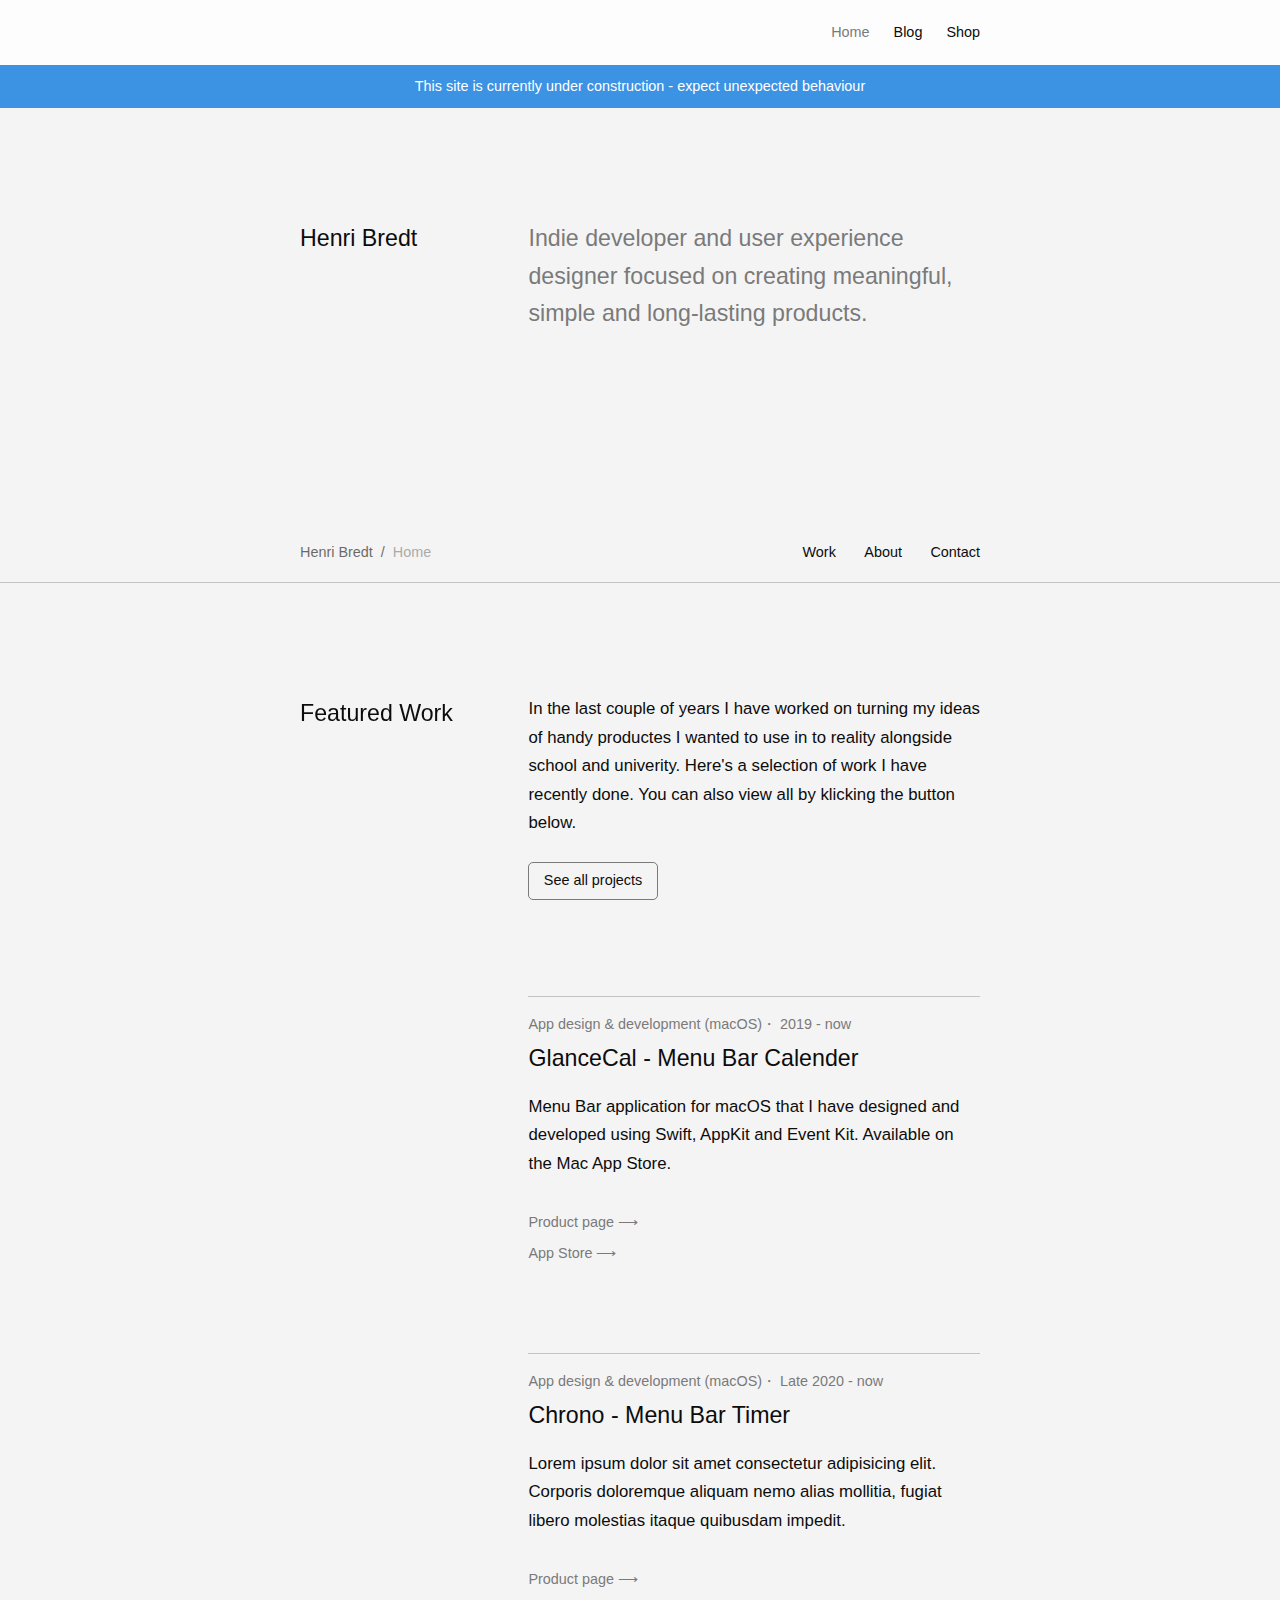
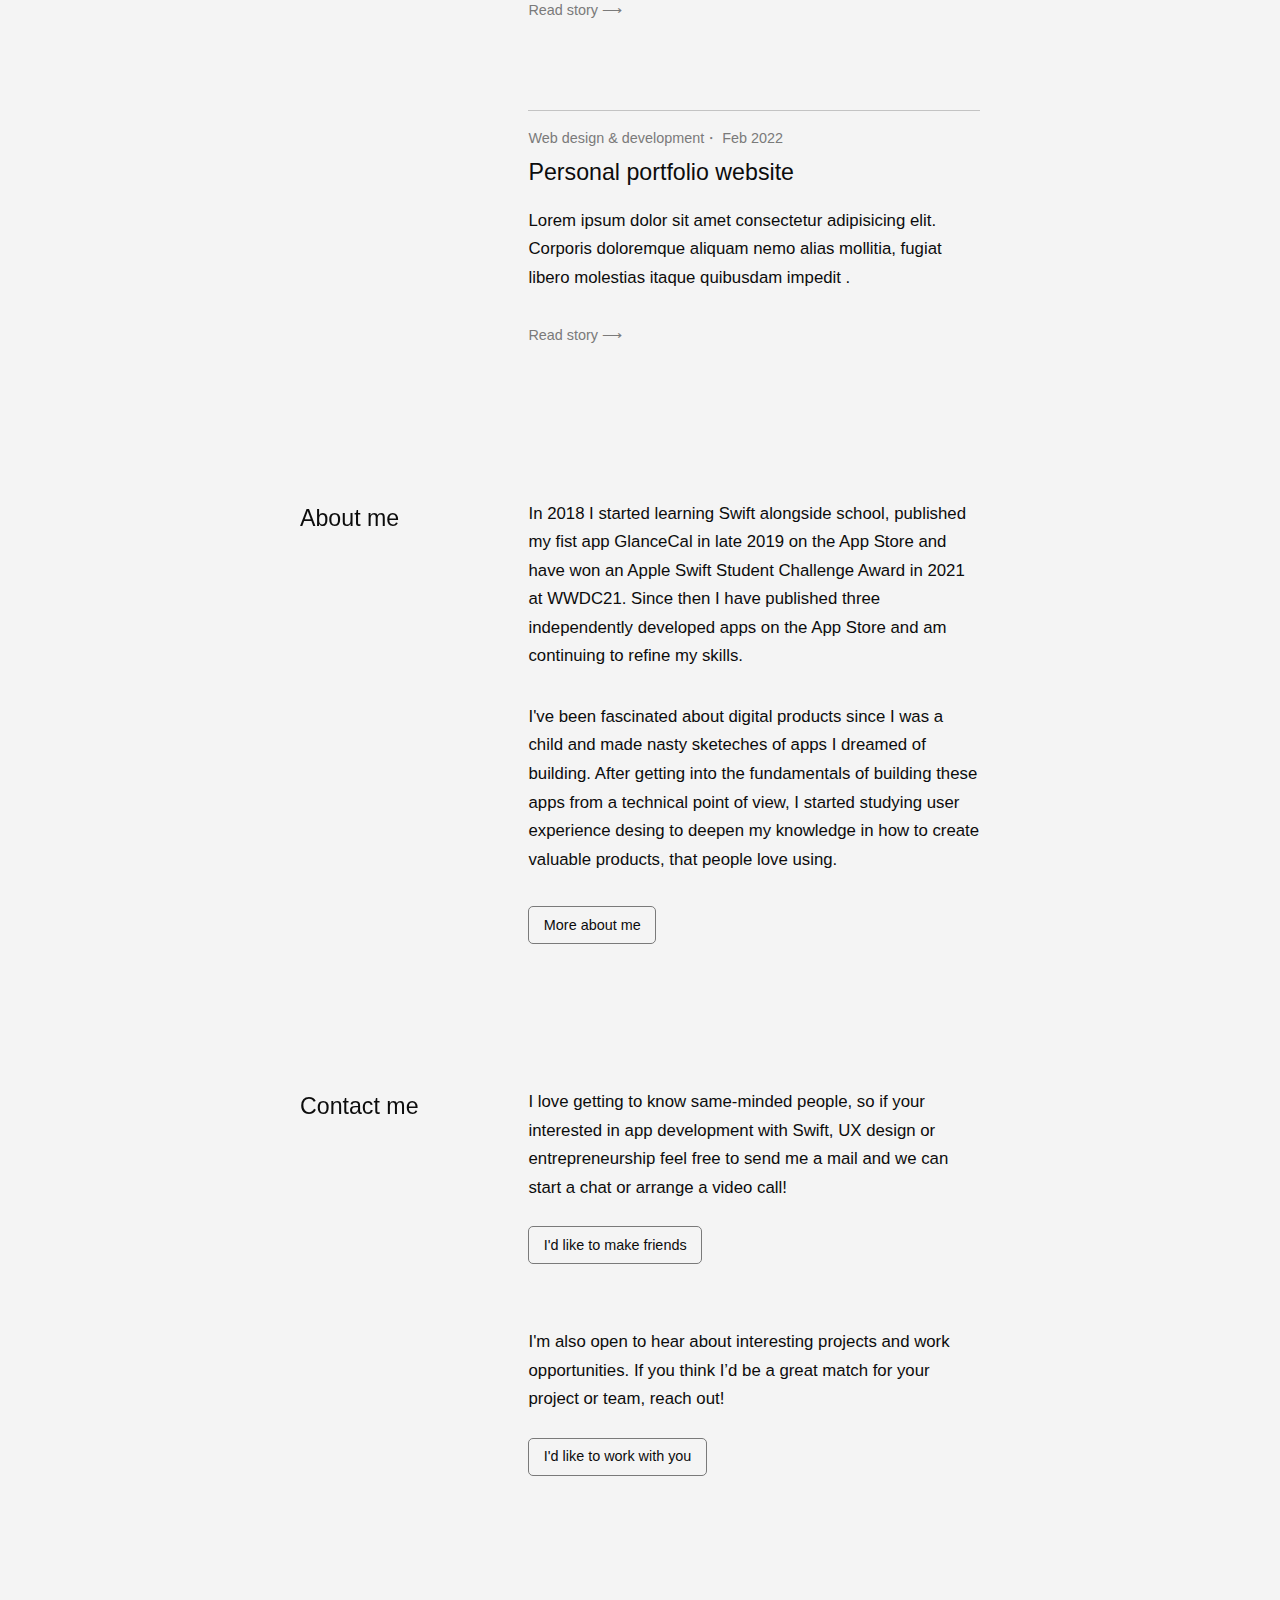
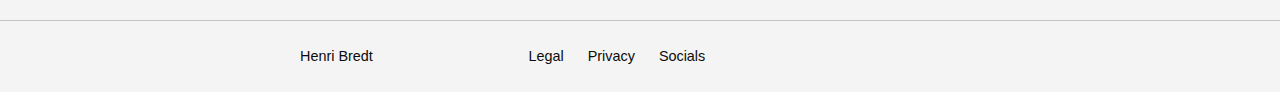
==== code/index.html @ a1d5cbbb "no warp in banner" ====
<!DOCTYPE html>
<html lang="en">

<head>
    <meta charset="UTF-8">
    <meta name="viewport" content="width=device-width, initial-scale=1.0">
    <title>Henri Bredt | Home</title>

    <!-- CSS -->
    <link rel="stylesheet" href="style/color.css">
    <link rel="stylesheet" href="style/container.css">
    <link rel="stylesheet" href="style/spacing.css">
    <link rel="stylesheet" href="style/style.css">
    <link rel="stylesheet" href="style/text.css">

    <!-- JS components-->
    <script src="components/footer-component.js"></script>
    <script src="components/nav-component.js"></script>
</head>

<body>

    <!-- nav bar -->
    <nav-component></nav-component>

    <!-- featured -->
    <div class="container-max blue">
        <!--p class="white small-text text-center featured-text">Watch my <span><a href="https://www.youtube.com/channel/UCv4EMV6V__Y3d6KKEJcw2ag"  target="_blank" class="white">latest YouTube video</a></span> ⟶</p-->
        <p class="white small-text text-center featured-text">This site is currently under construction - <span class="no-wrap">expect unexpected behaviour</span></p>
    </div>

    <!-- opener -->
    <div class="container-full mb-12 mt-7">
        <div class="container-third-left container-spacer-right">
            <p class="primary-element large-text">Henri Bredt</p>
        </div>

        <div class="container-third-right container-spacer-left">
            <p class="secondary-element large-text">
                Indie developer and user experience designer focused on creating meaningful, simple and long-lasting
                products.</p>
        </div>

    </div>

    <!-- onpage nav bar -->
    <div class="sticky">
        <div class="container-max">

            <div class="container-full">
                <div class="container-full inline-container-left onpage-nav opacity">
                    <a href="#" class="a-primary small-text">Henri Bredt</a>
                    <p class="a-primary small-text">&nbsp;&nbsp;/&nbsp;&nbsp;</p>
                    <a href="#" class="a-secondary small-text">Home</a>
                </div>
                <div class="container-full inline-container-right onpage-nav">
                    <div class="nav-current-highlight">
                        <a href="#work" class="a-primary small-text nav-spacing">Work</a>
                        <a href="#about" class="a-primary small-text nav-spacing">About</a>
                        <a href="#contact" class="a-primary small-text">Contact</a>
                    </div>
                </div>
            </div>
            <hr>
        </div>
    </div>

    <!-- work -->
    <div class="container-full mt-7" id="work">
        <div class="container-third-left container-spacer-right">
            <div class="sticky-heading">
                <p class="primary-element large-text">Featured Work</p>
            </div>
        </div>

        <div class="container-third-right container-spacer-left">
            <div class="vertical-stack">

                <!-- intro text -->
                <p class="primary-element regular-text">In the last couple of years I have worked on turning my ideas of
                    handy productes I wanted to use in to reality alongside school and univerity. Here's a selection of
                    work I have recently done. You can also view all by klicking the button below.</p>

                <!-- more btn -->
                <a href="work.html" class="a-primary small-text mt-1h">
                    <p class="button">See all projects</p>
                </a>

                <!-- GlanceCal -->
                <hr class="mt-6 mb-1">
                <p class="secondary-element small-text mb-0hh">App design & development (macOS)・ 2019 - now</p>
                <p class="primary-element large-text mb-1">GlanceCal - Menu Bar Calender</p>
                <p class="primary-element regular-text mb-2">Menu Bar application for macOS that I have designed and
                    developed using Swift, AppKit and Event Kit. Available on the Mac App Store.</p>

                <a href="#" class="a-secondary small-text  mb-0h">Product page ⟶</a>
                <a href="#" class="a-secondary small-text mb-0h">App Store ⟶</a>

                <!-- GlanceCal -->
                <hr class="mt-5 mb-1">
                <p class="secondary-element small-text mb-0hh">App design & development (macOS)・ Late 2020 - now</p>
                <p class="primary-element large-text mb-1">Chrono - Menu Bar Timer</p>
                <p class="primary-element regular-text mb-2">Lorem ipsum dolor sit amet consectetur adipisicing elit. Corporis doloremque aliquam nemo alias mollitia, fugiat libero molestias itaque quibusdam impedit.</p>

                <a href="#" class="a-secondary small-text  mb-0h">Product page ⟶</a>
                <a href="#" class="a-secondary small-text mb-0h">Read story ⟶</a>

                <!-- Web -->
                <hr class="mt-5 mb-1">
                <p class="secondary-element small-text mb-0hh">Web design & development・ Feb 2022</p>
                <p class="primary-element large-text mb-1">Personal portfolio website</p>
                <p class="primary-element regular-text mb-2">Lorem ipsum dolor sit amet consectetur adipisicing elit. Corporis doloremque aliquam nemo alias mollitia, fugiat libero molestias itaque quibusdam impedit .</p>
                <a href="#" class="a-secondary small-text  mb-0h">Read story ⟶</a>
                <!--a href="#" class="a-secondary small-text mb-0h">App Store ⟶</a-->

            </div>

        </div>

    </div>

    <!-- about -->
    <div class="container-full mt-9 mb-4" id="about">
        <div class="container-third-left container-spacer-right">
            <div class="sticky-heading">
                <p class="primary-element large-text">About me</p>
            </div>
        </div>

        <div class="container-third-right container-spacer-left">
            <div class="vertical-stack">

                <p class="primary-element regular-text">In 2018 I started learning Swift alongside school, published my
                    fist app GlanceCal in late 2019 on the App Store and have won an Apple Swift Student Challenge Award
                    in 2021 at WWDC21. Since then I have published three independently developed apps on the App Store
                    and am continuing to refine my skills.</p>
                <p class="primary-element regular-text mt-2"> I've been fascinated about digital products since I was a
                    child and made nasty sketeches of apps I dreamed of building. After getting into the fundamentals of
                    building these apps from a technical point of view, I started studying user experience desing to
                    deepen my knowledge in how to create valuable products, that people love using.</p>
                <a href="#" class="a-primary small-text mt-2">
                    <p class="button">More about me</p>
                </a>
            </div>
        </div>

    </div>

    <!-- contact -->
    <div class="container-full mt-9 mb-9" id="contact">
        <div class="container-third-left container-spacer-right">
            <div class="sticky-heading">
                <p class="primary-element large-text">Contact me</p>
            </div>
        </div>

        <div class="container-third-right container-spacer-left">
            <div class="vertical-stack">
                <p class="primary-element regular-text">I love getting to know same-minded people, so if your interested
                    in app development with Swift, UX design or entrepreneurship feel free to send me a mail and we can
                    start a chat or arrange a video call!</p>
                <a href="&#109;&#097;&#105;&#108;&#116;&#111;&#058;&#104;&#101;&#108;&#108;&#111;&#064;&#104;&#101;&#110;&#114;&#105;&#098;&#114;&#101;&#100;&#116;&#046;&#100;&#101;"
                    class="a-primary small-text mt-1h">
                    <p class="button">I'd like to make friends</p>
                </a>
                <p class="primary-element regular-text mt-4"> I'm also open to hear about interesting projects and work
                    opportunities. If you think I’d be a great match for your project or team, reach out!</p>
                <a href="&#109;&#097;&#105;&#108;&#116;&#111;&#058;&#104;&#101;&#108;&#108;&#111;&#064;&#104;&#101;&#110;&#114;&#105;&#098;&#114;&#101;&#100;&#116;&#046;&#100;&#101;"
                    class="a-primary small-text mt-1h">
                    <p class="button">I'd like to work with you</p>
                </a>
            </div>
        </div>

    </div>

    <!-- footer -->
    <footer-component></footer-component>
</body>

</html>
---- code/style/color.css ----
/* colors for light mode*/
body {
    --primary-element-color: rgb(12, 12, 12);
    --secondary-element-color: rgb(122, 122, 122);
    --primary-bkg-color: #F4F4F4;
    --secondary-bkg-color: #fdfdfd;
    --accent-color : rgb(60, 147, 228);
}

@media (prefers-color-scheme: dark) {
    /* colors for dark mode*/
    body {
        --primary-element-color: #eee;
        --secondary-element-color: rgb(141, 141, 141);
        --primary-bkg-color:  #000;
        --secondary-bkg-color: #111111;
        --accent-color : rgb(47, 124, 196);
    }
}

/* Elements */
.primary-element {
    color: var(--primary-element-color);
}

.secondary-element {
    color: var(--secondary-element-color);
}

.white {
    color: #fff;
}

/* Debug colors */
.red {
    background-color: rgb(236, 89, 113);
}

.blue {
    background-color:  var(--accent-color);
}

.green {
    background-color: rgb(143, 236, 147);
}

.gray {
    background-color: rgb(209, 209, 209);
}
---- code/style/container.css ----
.container-max {
    width: 100%;
}

.container-full {
    width: 680px;
    display: flex;
    margin-left: auto;
    margin-right: auto;
}

.container-third-left {
    flex: 31%;
    display: flex;
    margin-left: auto;
    margin-right: auto;
}

.container-third-right {
    flex: 69%;
    display: flex;
    margin-left: auto;
    margin-right: auto;
}

.container-half-left {
    flex: 50%;
    display: flex;
    margin-left: auto;
    margin-right: auto;
    align-items: flex-start;
}

.container-half-right {
    flex: 50%;
    display: flex;
    margin-left: auto;
    margin-right: auto;
}

.in-container-center {
    margin-left: auto;
    margin-right: auto;
}

.container-spacer-right {
    margin-right: 0.8rem;
}

.container-spacer-left {
    margin-left: 0.8rem;
}

@media only screen and (max-width: 780px) {
    .container-full {
        width: 600px;
        display: block;
        margin-left: auto;
        margin-right: auto;
    }

    .container-spacer-left, .container-spacer-right {
        margin: 0px;
    }

    /* perserve spacing for container-half in first media querie warpping point*/
    /* container-half-left and half-right are displayed next to each other still*/
    .container-third-right .container-half-left.container-spacer-right {
        margin-right: 0.5rem;
    } 

    .container-third-right .container-half-right.container-spacer-left {
        margin-left: 0.5rem;
    } 
}

@media only screen and (max-width: 630px) {
    .container-full {
        width: 95%;
        display: block;
        margin-left: auto;
        margin-right: auto;
    }

    .container-third-left, .container-third-right, .container-half-left, .container-half-right {
        display: block;
        width: 100%;
    }

    .container-spacer-left, .container-spacer-right {
        margin: 0px;
    }

    /* remove spacing for container-half in second media querie warpping point*/
    /* container-half-left and half-right are displayed als blocks now*/
    .container-third-right .container-half-left.container-spacer-right {
        margin-right: 0px;
    } 

    .container-third-right .container-half-right.container-spacer-left {
        margin-left: 0px;
    } 
}
---- code/style/spacing.css ----
/* Margin top */
.mt-0hh{
    margin-top: 0.25rem;
}

.mt-0h{
    margin-top: 0.5rem;
}

.mt-1{
    margin-top: 1rem;
}

.mt-1h {
    margin-top: 1.5rem;
}

.mt-2 {
    margin-top: 2rem;
}

.mt-3 {
    margin-top: 3rem;
}

.mt-4 {
    margin-top: 4rem;
}

.mt-5 {
    margin-top: 5rem;
}

.mt-6 {
    margin-top: 6rem;
}

.mt-7 {
    margin-top: 7rem;
}

.mt-8 {
    margin-top: 8rem;
}

.mt-9 {
    margin-top: 9rem;
}

.mt-10 {
    margin-top: 10rem;
}

.mt-11 {
    margin-top: 11rem;
}

.mt-12 {
    margin-top: 12rem;
}



/* Margin bottom */

.mb-0hh{
    margin-bottom: 0.25rem;
}

.mb-0h{
    margin-bottom: 0.5rem;
}

.mb-1{
    margin-bottom: 1rem;
}

.mb-1h {
    margin-bottom: 1.5rem;
}

.mb-2 {
    margin-bottom: 2rem;
}

.mb-3 {
    margin-bottom: 3rem;
}

.mb-4 {
    margin-bottom: 4rem;
}

.mb-5 {
    margin-bottom: 5rem;
}

.mb-6 {
    margin-bottom: 6rem;
}

.mb-7 {
    margin-bottom: 7rem;
}

.mb-8 {
    margin-bottom: 8rem;
}

.mb-9 {
    margin-bottom: 9rem;
}

.mb-10 {
    margin-bottom: 10rem;
}

.mb-11 {
    margin-bottom: 11rem;
}

.mb-12 {
    margin-bottom: 12rem;
}


/* Margin left */

.ml-0h{
    margin-left: 0.5rem;
}

.ml-1{
    margin-left: 1rem;
}

.ml-1h {
    margin-left: 1.5rem;
}

.ml-2 {
    margin-left: 2rem;
}


/* Margin right */

.mr-0h{
    margin-right: 0.5rem;
}

.mr-1{
    margin-right: 1rem;
}

.mr-1h {
    margin-right: 1.5rem;
}

.mr-2 {
    margin-right: 2rem;
}
---- code/style/style.css ----
/* Document */
body {
    background: var(--primary-bkg-color);
    font-family: 'Inter', Arial, sans-serif;
}

* {
    margin: 0;
    padding: 0;
}

html {
    scroll-behavior: smooth;
    scroll-padding-top: 110px; /* scrolling offsett */
}

hr {
    border: none;
    height: 1px;
    background-color: var(--secondary-element-color);
    opacity: 0.4;
}

.inline-container-left {
    display: flex;
    justify-content: flex-start;
}

.inline-container-right {
    display: flex;
    justify-content: flex-end;
}

.vertical-stack {
    width: 100%;
    display: flex;
    flex-direction: column;
}

.opacity {
    opacity: 60%;
}

.text-center {
    text-align: center;
}

.featured-text {
    padding: 0.65rem;
}

.featured-text a {
    text-decoration: none;
}

.featured-text a:hover {
    text-decoration: underline;
}

/* Navigation bar */
.nav {
    background-color: var(--secondary-bkg-color);
}

.nav-container {
    padding-top: 1.3rem;
    padding-bottom: 1.3rem;
}

.nav-spacing {
    margin-right: 1.5rem;
}

/* Sticky on page navigation bar */
.onpage-nav {
    padding-top: 1.1rem;
    padding-bottom: 1.1rem;
}

div.sticky {
    position: -webkit-sticky; /* Safari */
    position: sticky;
    top: -1px;
    z-index: 1000;
    background-color: var(--primary-bkg-color);
}

div.sticky-heading {
    position: -webkit-sticky; /* Safari */
    position: sticky;
    top: 110px;
    height: 36px;
    z-index: 999;
}

/* Buttons */
.button {
    padding: 0.4rem 0.9rem 0.4rem 0.9rem;
    border: solid;
    border-width: 1px;
    border-radius: 5px;
    border-color: var(--secondary-element-color);
    display: inline-block;
}


/* Images */
.img-container {
    position: relative;
    overflow: hidden;
    z-index: 1;
    border-radius: 5px;
}

.img-container::after {
    content: '';
    position: absolute;
    left: 0;
    top: 0;
    width: 100%;
    height: 100%;
    background: var(--primary-bkg-color);
    opacity: 0;
    transition: .5s ease all;
}

img {
    transition: .5s ease all; 
    width: 100%;
    height: 100%;
    object-fit: cover;
    padding: 0;
    margin: 0;
    transform: scale(1.03);
}

.img-container:hover img {
  transform: scale(1.06);
}

.img-container:hover::after {
    transform: scale(1.05);
}

/* Links */
.a-primary {
    color: var(--primary-element-color);
    text-decoration: none;
}

.a-primary:visited {
    color: var(--primary-element-color);
}

.a-primary:hover {
    color: var(--secondary-element-color);
}

.a-secondary {
    color: var(--secondary-element-color);
    text-decoration: none;
}

.a-secondary:visited {
    color: var(--secondary-element-color);
}

.a-secondary:hover {
    color: var(--primary-element-color);
}

.a-underline {
    text-decoration: underline;
}
---- code/style/text.css ----
@import url('https://rsms.me/inter/inter.css');

.large-text {
    font-size: 1.45rem;
    line-height: 160%;
}

.regular-text {
    font-size: 1.05rem;
    line-height: 170%;
    
}

.small-text {
    font-size: 0.9rem;
    line-height: 160%;
}

.bold {
    font-weight: 600;
}

.no-wrap {
    white-space: nowrap;
}
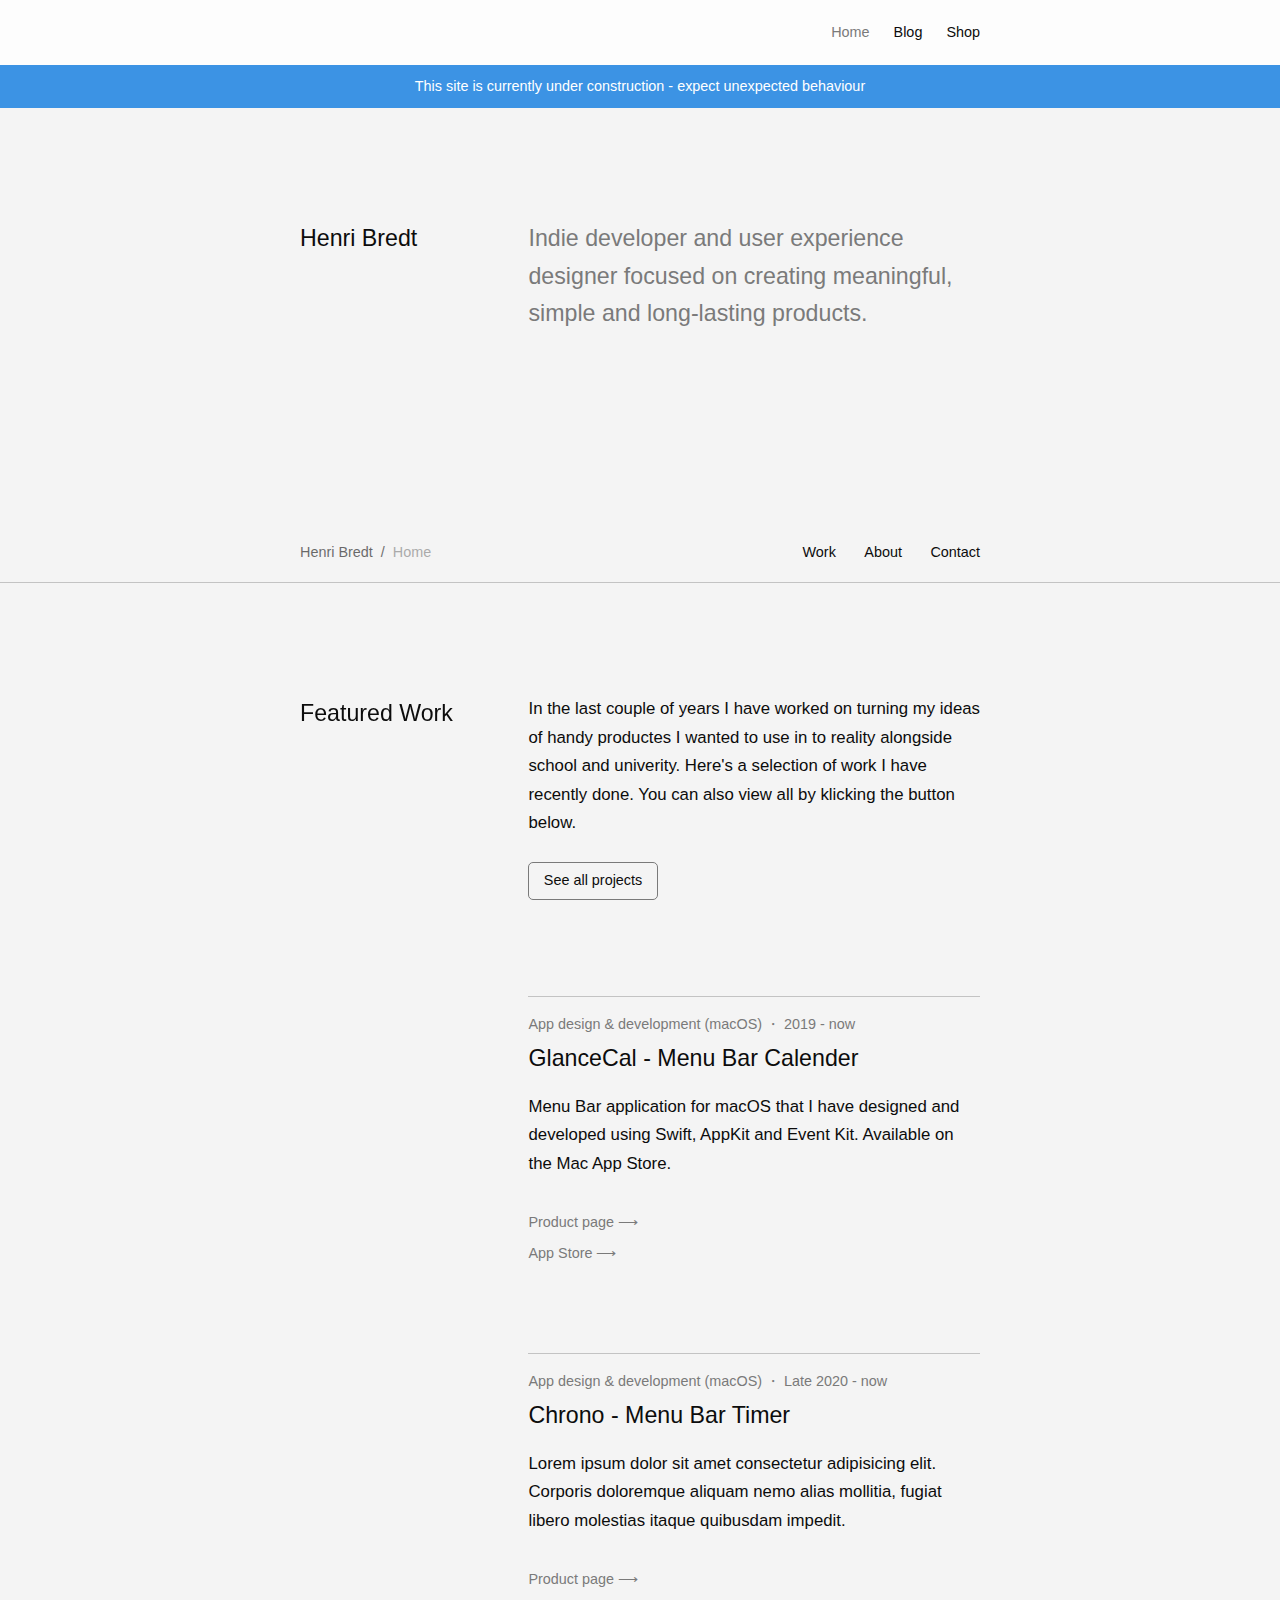
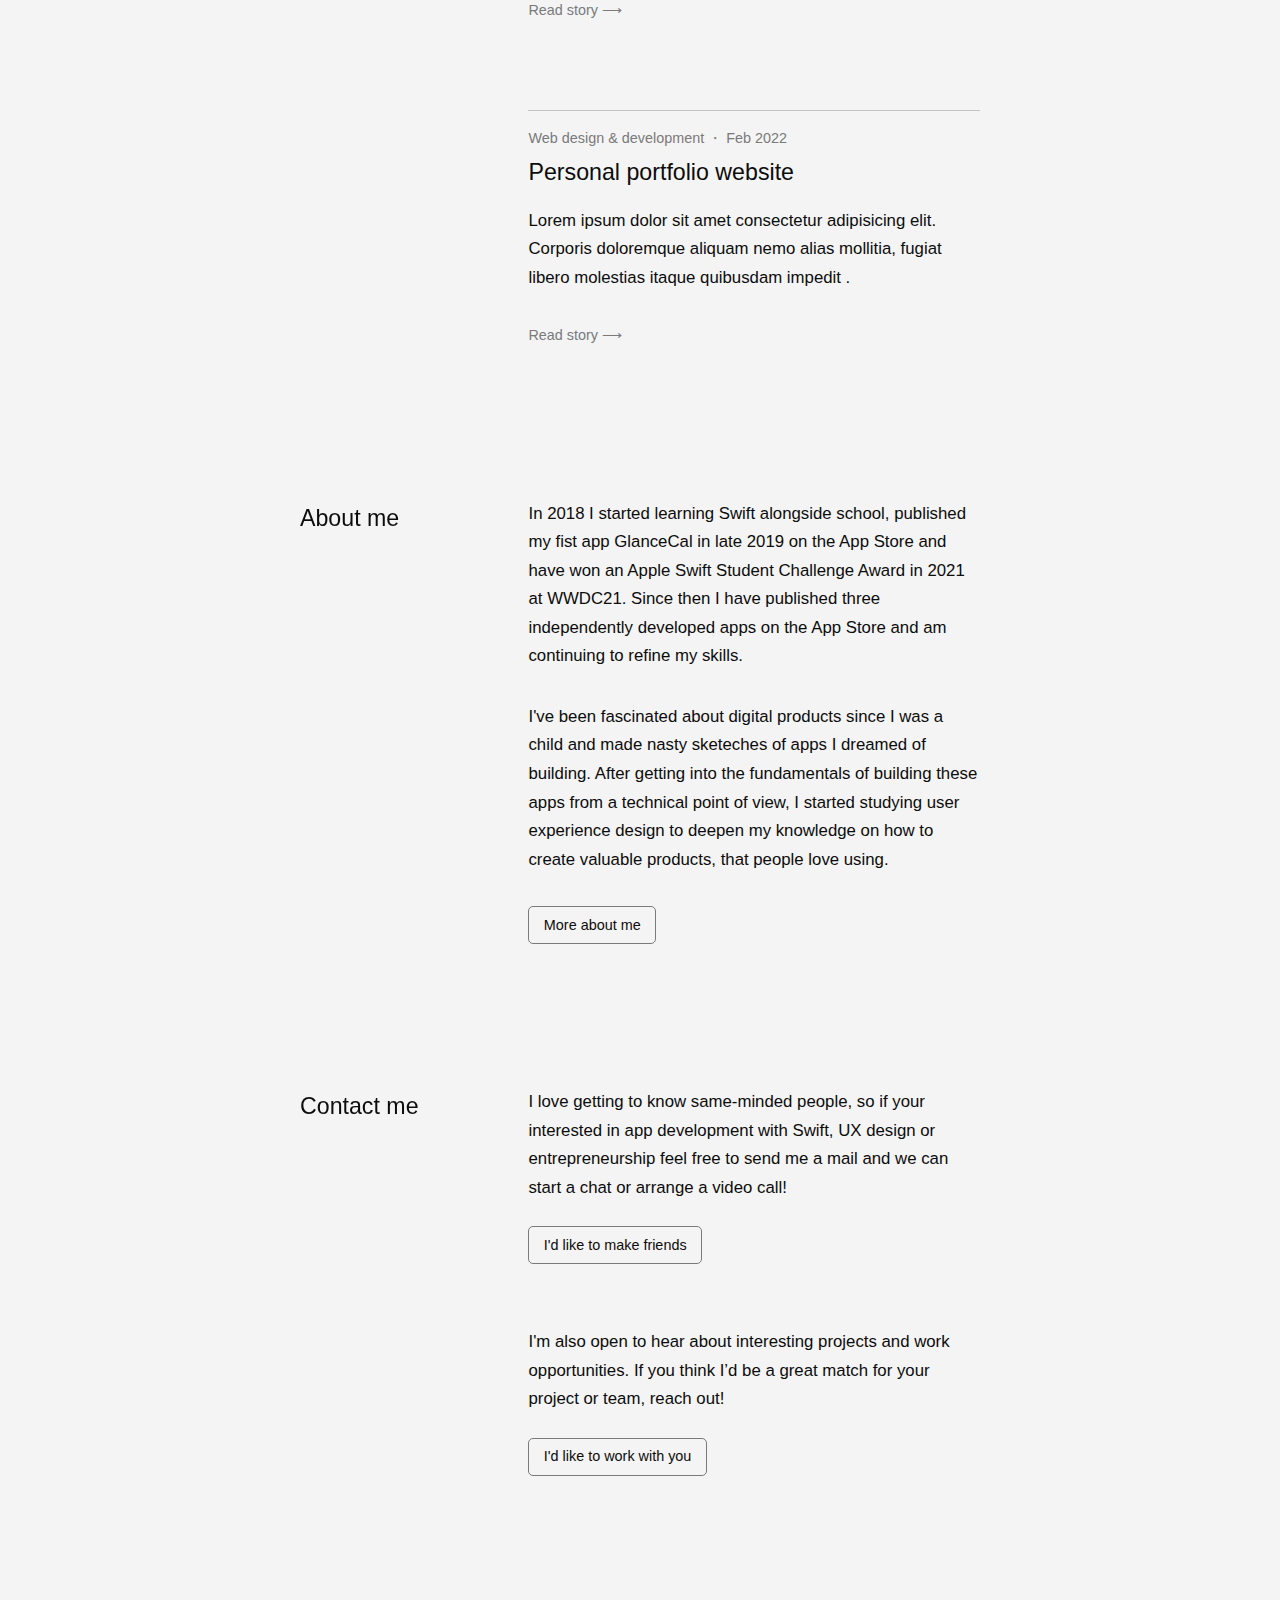
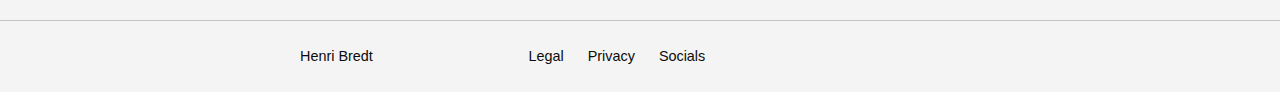
==== commit 98943aba: "optimizations for mobile" ====
--- a/code/index.html
+++ b/code/index.html
@@ -30,15 +30,15 @@
     </div>
 
     <!-- opener -->
-    <div class="container-full mb-12 mt-7">
+    <div class="container-full mb-12 mt-7 smaller-on-mobile">
         <div class="container-third-left container-spacer-right">
             <p class="primary-element large-text">Henri Bredt</p>
         </div>
 
         <div class="container-third-right container-spacer-left">
             <p class="secondary-element large-text">
-                Indie developer and user experience designer focused on creating meaningful, simple and long-lasting
-                products.</p>
+                Indie developer and user experience designer focused on creating meaningful, simple and <span class="no-wrap">long-lasting
+                    products.</span></p>
         </div>
 
     </div>
@@ -48,7 +48,7 @@
         <div class="container-max">
 
             <div class="container-full">
-                <div class="container-full inline-container-left onpage-nav opacity">
+                <div class="container-full inline-container-left onpage-nav opacity hide-on-mobile">
                     <a href="#" class="a-primary small-text">Henri Bredt</a>
                     <p class="a-primary small-text">&nbsp;&nbsp;/&nbsp;&nbsp;</p>
                     <a href="#" class="a-secondary small-text">Home</a>
@@ -68,7 +68,7 @@
     <!-- work -->
     <div class="container-full mt-7" id="work">
         <div class="container-third-left container-spacer-right">
-            <div class="sticky-heading">
+            <div class="sticky-heading mb-on-mobile">
                 <p class="primary-element large-text">Featured Work</p>
             </div>
         </div>
@@ -88,7 +88,7 @@
 
                 <!-- GlanceCal -->
                 <hr class="mt-6 mb-1">
-                <p class="secondary-element small-text mb-0hh">App design & development (macOS)・ 2019 - now</p>
+                <p class="secondary-element small-text mb-0hh">App design & development (macOS) ・ <span class="no-wrap">2019 - now</span></p>
                 <p class="primary-element large-text mb-1">GlanceCal - Menu Bar Calender</p>
                 <p class="primary-element regular-text mb-2">Menu Bar application for macOS that I have designed and
                     developed using Swift, AppKit and Event Kit. Available on the Mac App Store.</p>
@@ -98,7 +98,7 @@
 
                 <!-- GlanceCal -->
                 <hr class="mt-5 mb-1">
-                <p class="secondary-element small-text mb-0hh">App design & development (macOS)・ Late 2020 - now</p>
+                <p class="secondary-element small-text mb-0hh">App design & development (macOS) ・ <span class="no-wrap">Late 2020 - now</span></p>
                 <p class="primary-element large-text mb-1">Chrono - Menu Bar Timer</p>
                 <p class="primary-element regular-text mb-2">Lorem ipsum dolor sit amet consectetur adipisicing elit. Corporis doloremque aliquam nemo alias mollitia, fugiat libero molestias itaque quibusdam impedit.</p>
 
@@ -107,7 +107,7 @@
 
                 <!-- Web -->
                 <hr class="mt-5 mb-1">
-                <p class="secondary-element small-text mb-0hh">Web design & development・ Feb 2022</p>
+                <p class="secondary-element small-text mb-0hh">Web design & development ・ <span class="no-wrap">Feb 2022</span></p>
                 <p class="primary-element large-text mb-1">Personal portfolio website</p>
                 <p class="primary-element regular-text mb-2">Lorem ipsum dolor sit amet consectetur adipisicing elit. Corporis doloremque aliquam nemo alias mollitia, fugiat libero molestias itaque quibusdam impedit .</p>
                 <a href="#" class="a-secondary small-text  mb-0h">Read story ⟶</a>
@@ -122,7 +122,7 @@
     <!-- about -->
     <div class="container-full mt-9 mb-4" id="about">
         <div class="container-third-left container-spacer-right">
-            <div class="sticky-heading">
+            <div class="sticky-heading mb-on-mobile">
                 <p class="primary-element large-text">About me</p>
             </div>
         </div>
@@ -136,8 +136,8 @@
                     and am continuing to refine my skills.</p>
                 <p class="primary-element regular-text mt-2"> I've been fascinated about digital products since I was a
                     child and made nasty sketeches of apps I dreamed of building. After getting into the fundamentals of
-                    building these apps from a technical point of view, I started studying user experience desing to
-                    deepen my knowledge in how to create valuable products, that people love using.</p>
+                    building these apps from a technical point of view, I started studying user experience design to
+                    deepen my knowledge on how to create valuable products, that people love using.</p>
                 <a href="#" class="a-primary small-text mt-2">
                     <p class="button">More about me</p>
                 </a>
@@ -149,7 +149,7 @@
     <!-- contact -->
     <div class="container-full mt-9 mb-9" id="contact">
         <div class="container-third-left container-spacer-right">
-            <div class="sticky-heading">
+            <div class="sticky-heading mb-on-mobile">
                 <p class="primary-element large-text">Contact me</p>
             </div>
         </div>
--- a/code/style/container.css
+++ b/code/style/container.css
@@ -76,8 +76,9 @@
 
 @media only screen and (max-width: 630px) {
     .container-full {
-        width: 95%;
+        width: 90%;
         display: block;
+       
         margin-left: auto;
         margin-right: auto;
     }
--- a/code/style/spacing.css
+++ b/code/style/spacing.css
@@ -160,3 +160,11 @@
 .mr-2 {
     margin-right: 2rem;
 }
+
+
+@media only screen and (max-width: 780px) { 
+    .mb-12.mt-7.smaller-on-mobile {
+        margin-top: 4rem;
+        margin-bottom: 7rem;
+    } 
+}
--- a/code/style/style.css
+++ b/code/style/style.css
@@ -172,3 +172,18 @@
 .a-underline {
     text-decoration: underline;
 }
+
+/* Mobile */
+@media only screen and (max-width: 780px) { 
+    .hide-on-mobile {
+        display: none;
+    }
+
+    .mb-on-mobile {
+        margin-bottom: 1rem;
+    }
+
+    .mb-l-on-mobile {
+        margin-bottom: 4rem;
+    }
+}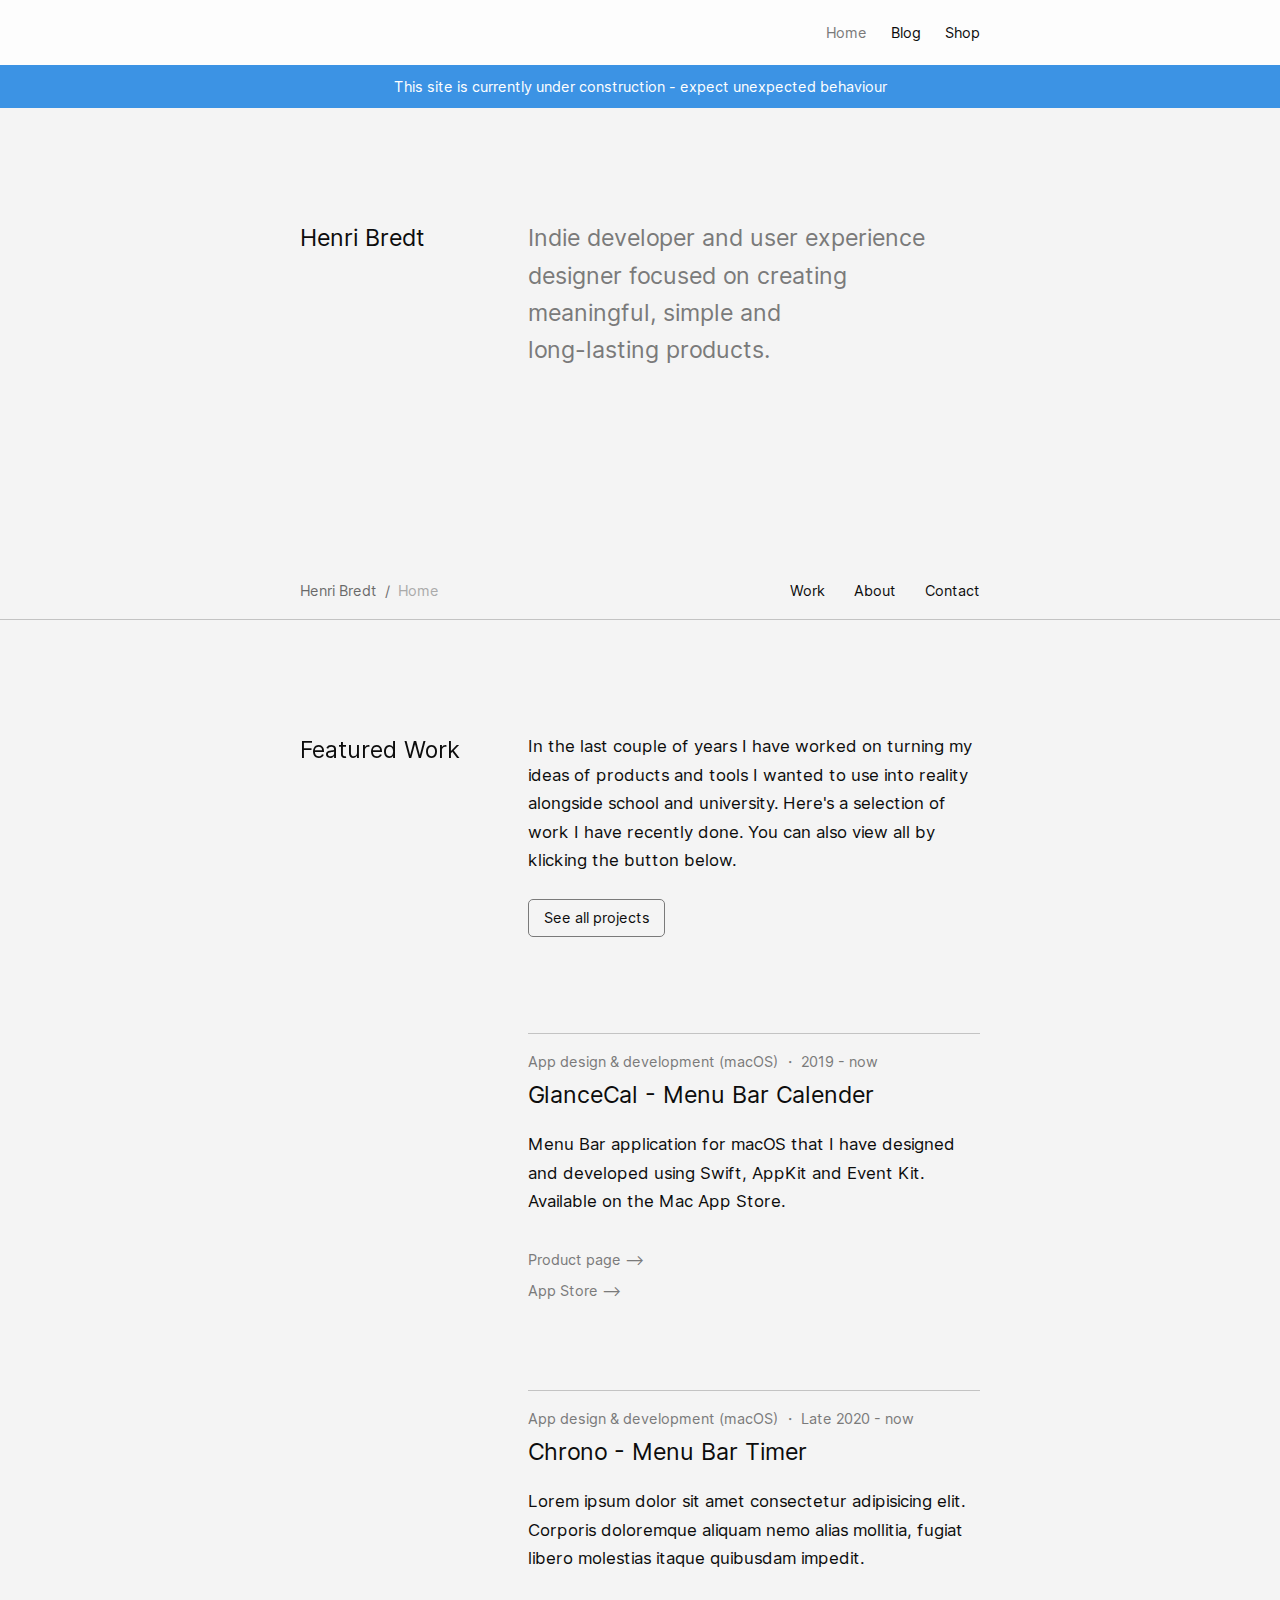
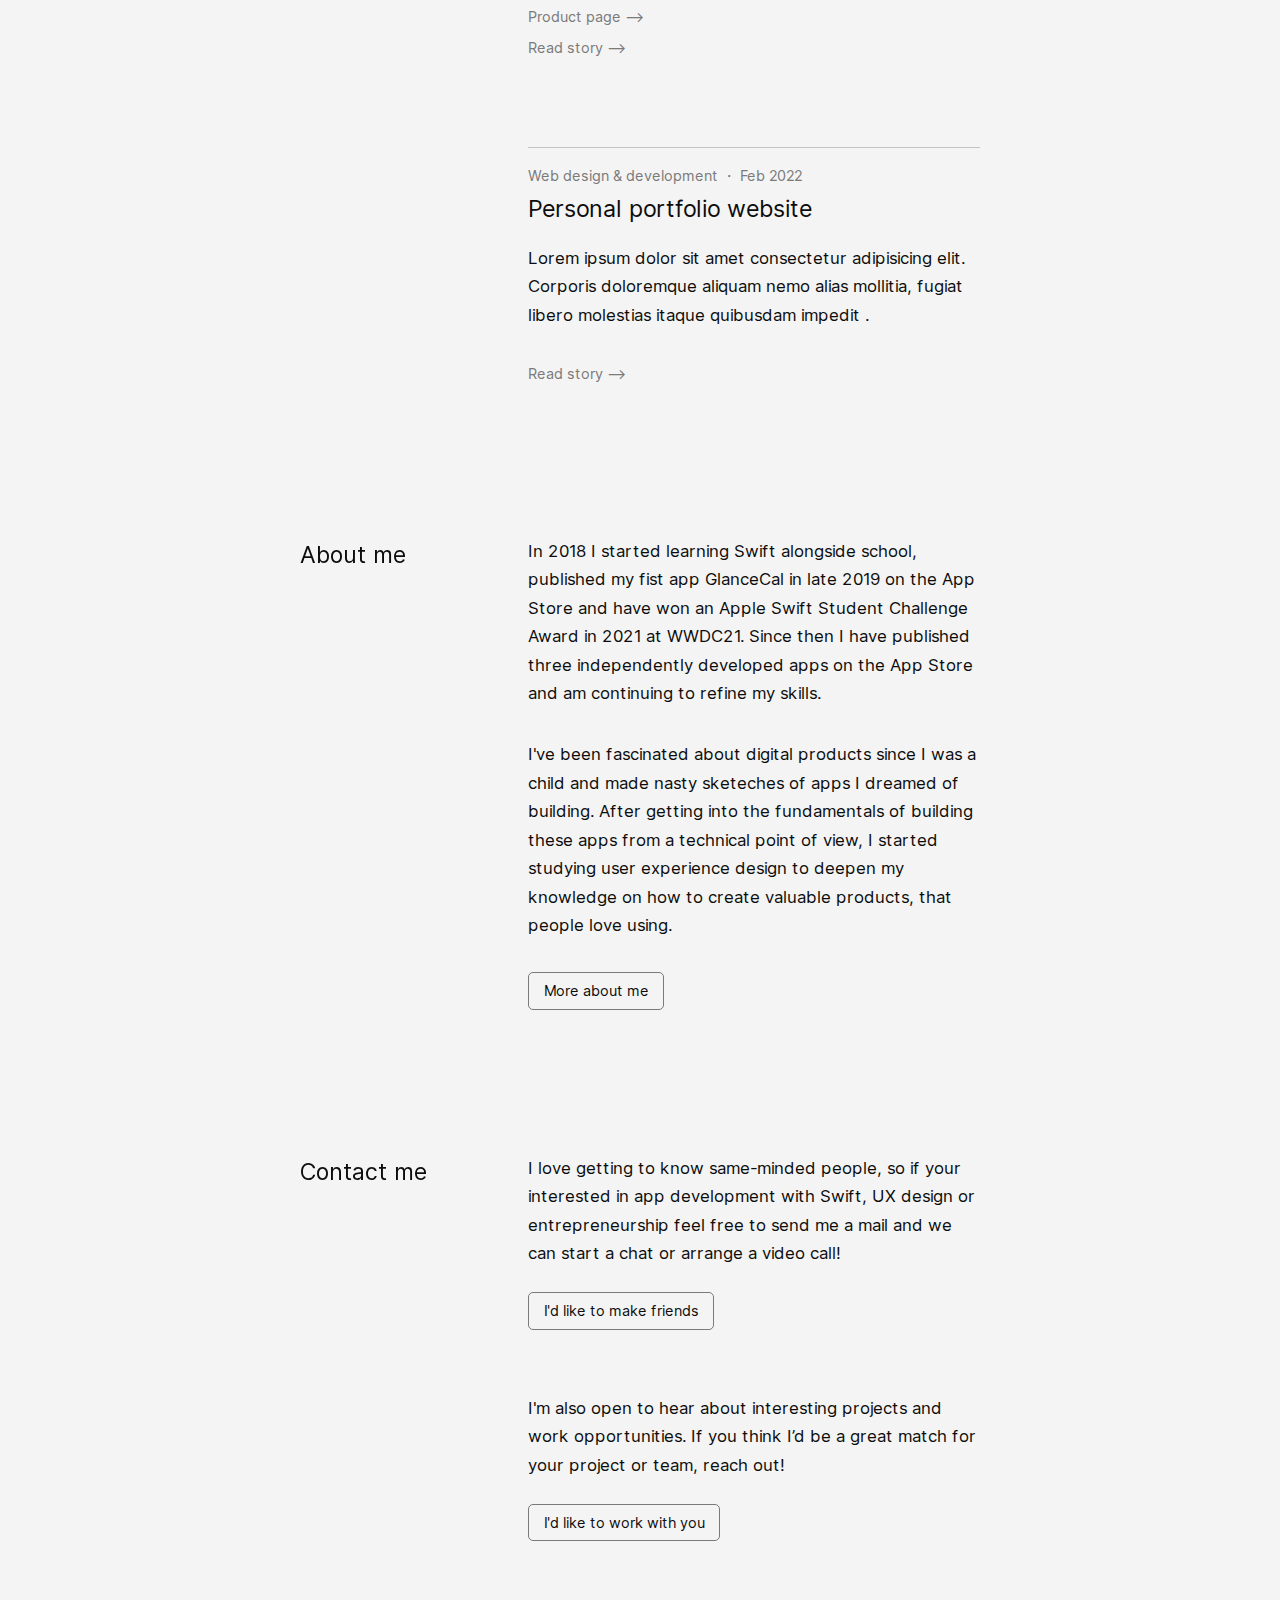
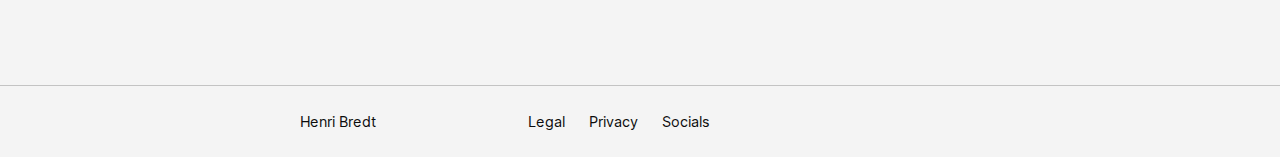
==== commit 14c1b90d: "privacy, self-hosted font" ====
--- a/code/index.html
+++ b/code/index.html
@@ -78,7 +78,7 @@
 
                 <!-- intro text -->
                 <p class="primary-element regular-text">In the last couple of years I have worked on turning my ideas of
-                    handy productes I wanted to use in to reality alongside school and univerity. Here's a selection of
+                    products and tools I wanted to use into reality alongside school and university. Here's a selection of
                     work I have recently done. You can also view all by klicking the button below.</p>
 
                 <!-- more btn -->
--- a/code/style/text.css
+++ b/code/style/text.css
@@ -1,4 +1,7 @@
-@import url('https://rsms.me/inter/inter.css');
+@font-face {
+    font-family: Inter;
+    src: url("../ressources/fonts/Inter-Regular.woff2");
+  }
 
 .large-text {
     font-size: 1.45rem;
@@ -16,10 +19,6 @@
     line-height: 160%;
 }
 
-.bold {
-    font-weight: 600;
-}
-
 .no-wrap {
     white-space: nowrap;
 }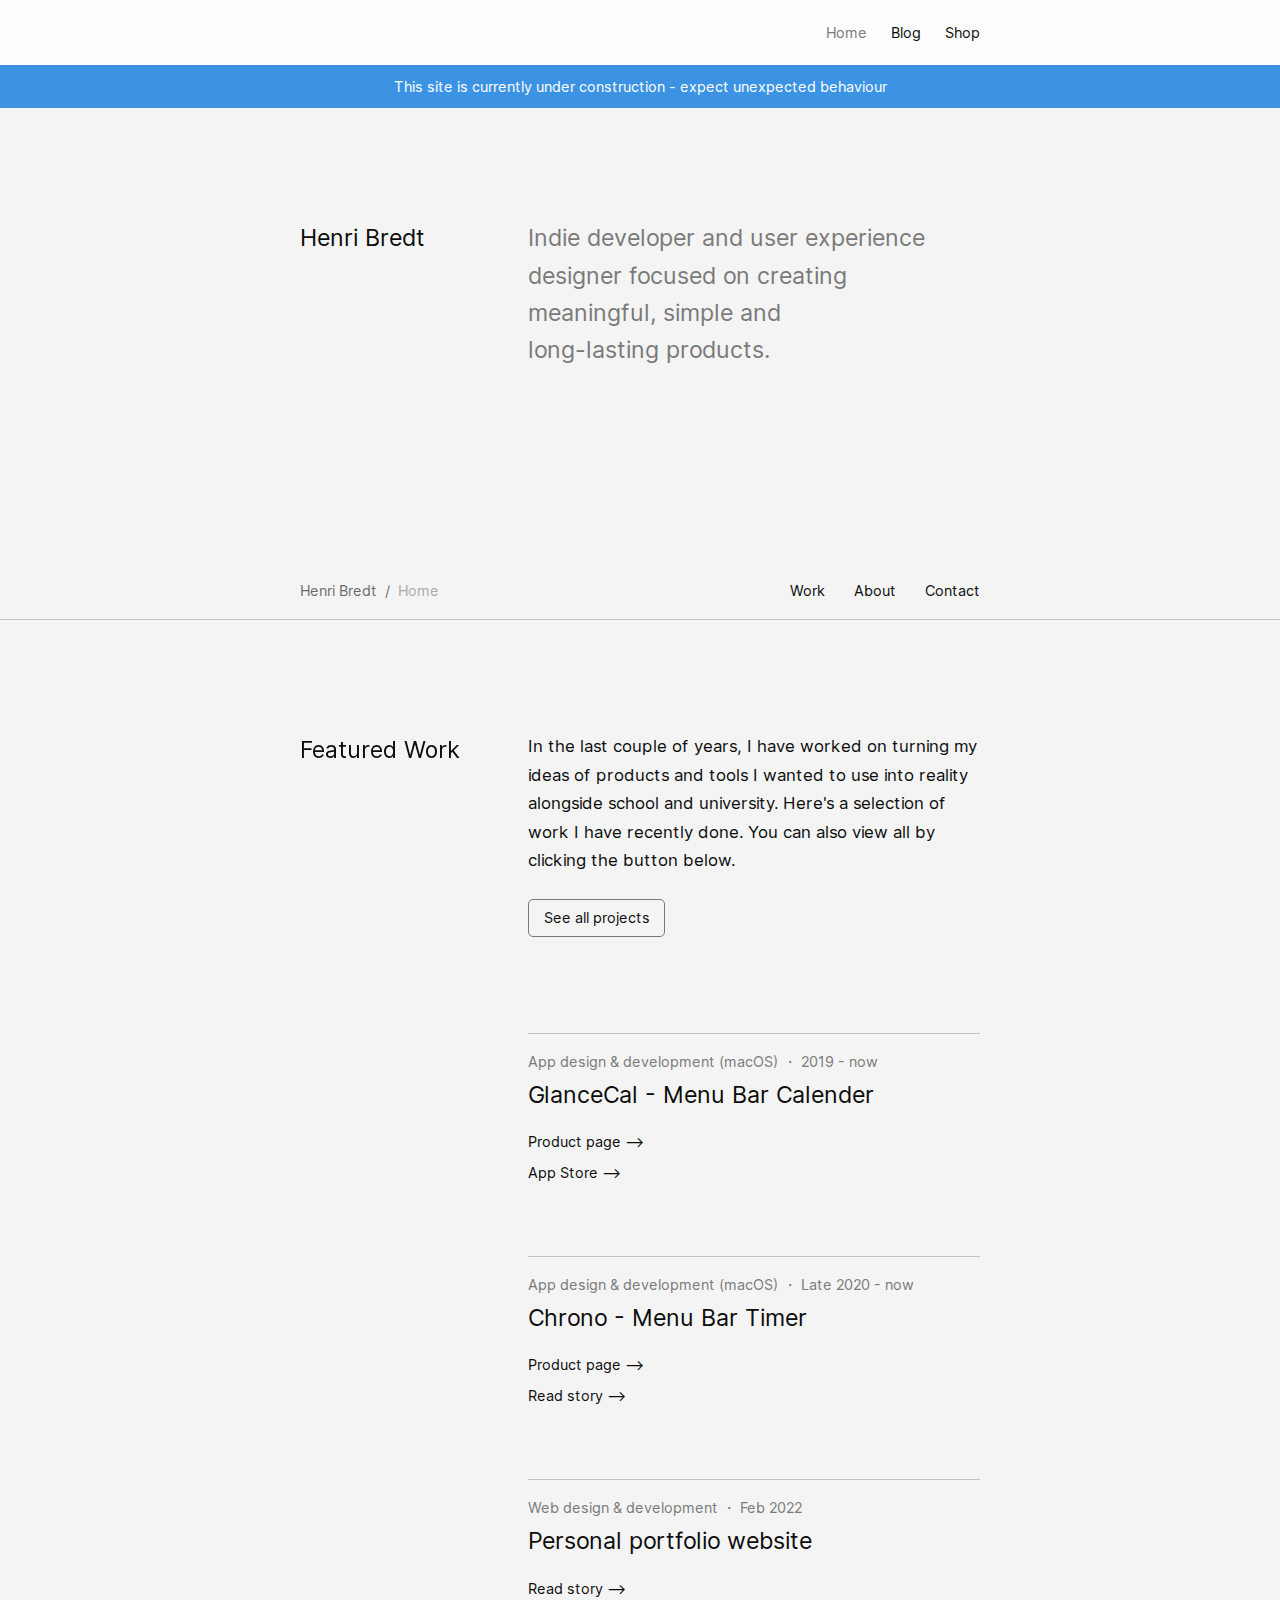
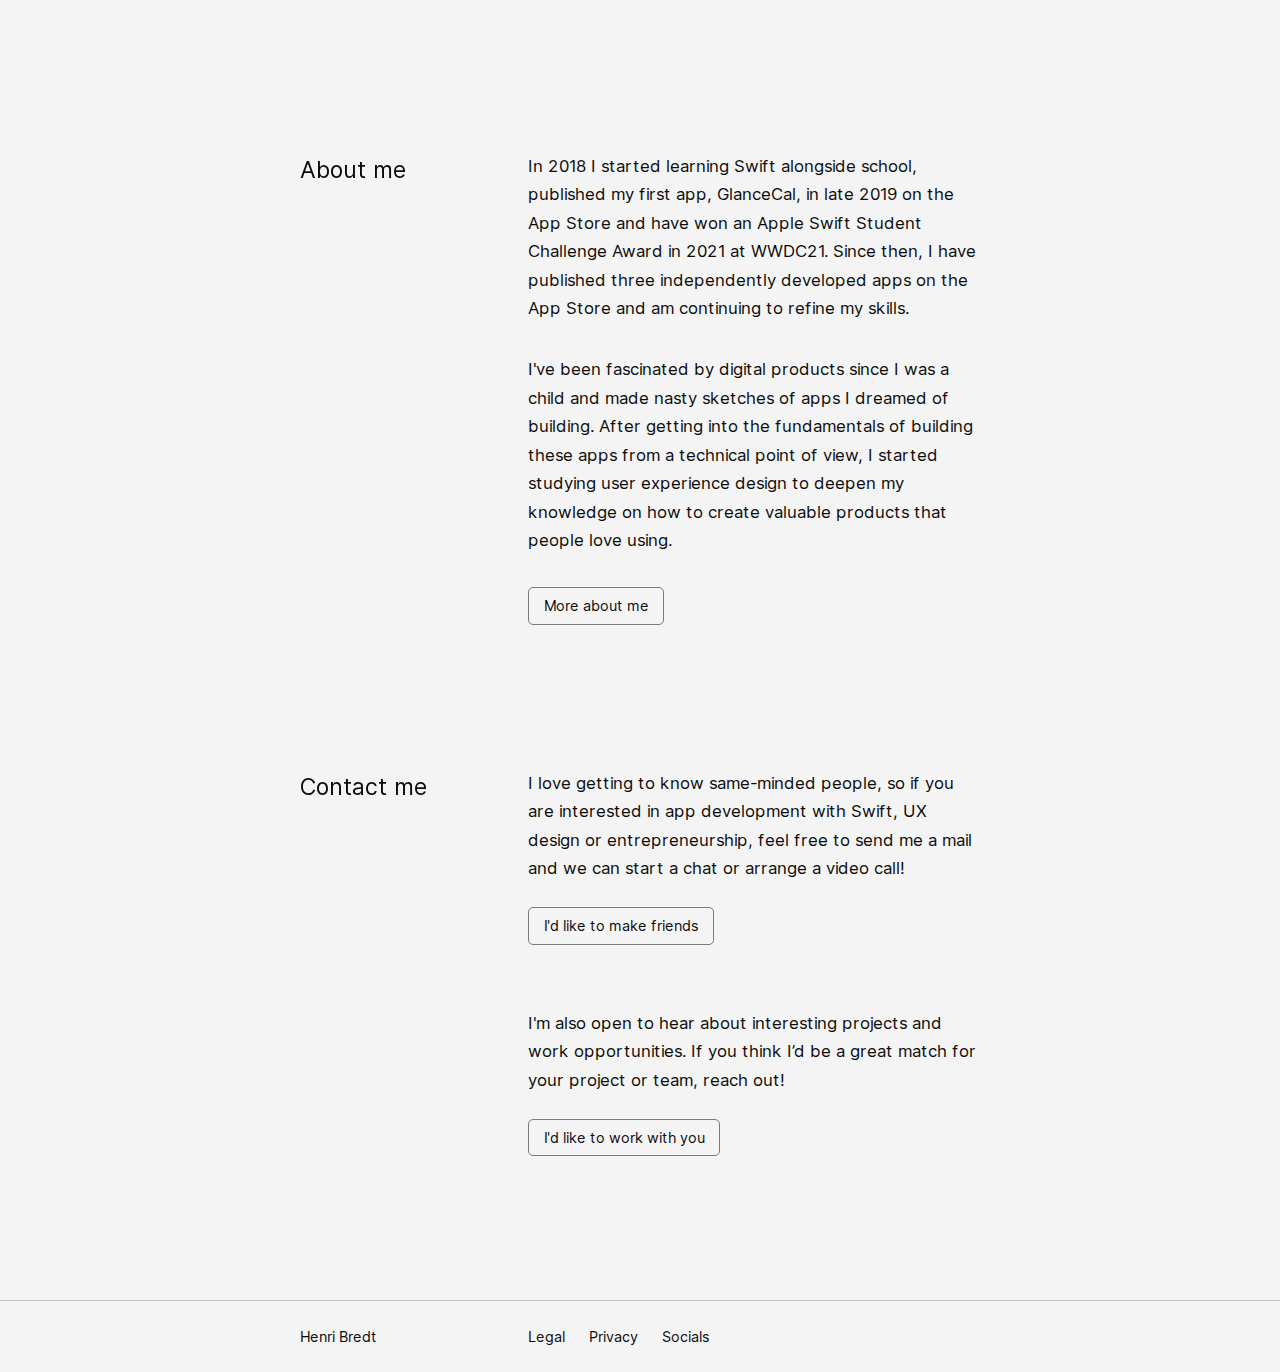
==== commit 9350294a: "mobile optimization, legal, copy protection" ====
--- a/code/index.html
+++ b/code/index.html
@@ -49,7 +49,7 @@
 
             <div class="container-full">
                 <div class="container-full inline-container-left onpage-nav opacity hide-on-mobile">
-                    <a href="#" class="a-primary small-text">Henri Bredt</a>
+                    <a href="index.html" class="a-primary small-text">Henri Bredt</a>
                     <p class="a-primary small-text">&nbsp;&nbsp;/&nbsp;&nbsp;</p>
                     <a href="#" class="a-secondary small-text">Home</a>
                 </div>
@@ -77,9 +77,9 @@
             <div class="vertical-stack">
 
                 <!-- intro text -->
-                <p class="primary-element regular-text">In the last couple of years I have worked on turning my ideas of
+                <p class="primary-element regular-text">In the last couple of years, I have worked on turning my ideas of
                     products and tools I wanted to use into reality alongside school and university. Here's a selection of
-                    work I have recently done. You can also view all by klicking the button below.</p>
+                    work I have recently done. You can also view all by clicking the button below.</p>
 
                 <!-- more btn -->
                 <a href="work.html" class="a-primary small-text mt-1h">
@@ -90,27 +90,27 @@
                 <hr class="mt-6 mb-1">
                 <p class="secondary-element small-text mb-0hh">App design & development (macOS) ・ <span class="no-wrap">2019 - now</span></p>
                 <p class="primary-element large-text mb-1">GlanceCal - Menu Bar Calender</p>
-                <p class="primary-element regular-text mb-2">Menu Bar application for macOS that I have designed and
-                    developed using Swift, AppKit and Event Kit. Available on the Mac App Store.</p>
+                <!--p class="primary-element regular-text mb-2">Menu Bar application for macOS that I have designed and
+                    developed using Swift, AppKit and Event Kit. Available on the Mac App Store.</p-->
 
-                <a href="#" class="a-secondary small-text  mb-0h">Product page ⟶</a>
-                <a href="#" class="a-secondary small-text mb-0h">App Store ⟶</a>
+                <a href="#" class="a-primary small-text  mb-0h">Product page ⟶</a>
+                <a href="#" class="a-primary small-text mb-0h">App Store ⟶</a>
 
-                <!-- GlanceCal -->
-                <hr class="mt-5 mb-1">
+                <!-- Chrono -->
+                <hr class="mt-4 mb-1">
                 <p class="secondary-element small-text mb-0hh">App design & development (macOS) ・ <span class="no-wrap">Late 2020 - now</span></p>
                 <p class="primary-element large-text mb-1">Chrono - Menu Bar Timer</p>
-                <p class="primary-element regular-text mb-2">Lorem ipsum dolor sit amet consectetur adipisicing elit. Corporis doloremque aliquam nemo alias mollitia, fugiat libero molestias itaque quibusdam impedit.</p>
+                <!--p class="primary-element regular-text mb-2">Lorem ipsum dolor sit amet consectetur adipisicing elit. Corporis doloremque aliquam nemo alias mollitia, fugiat libero molestias itaque quibusdam impedit.</p-->
 
-                <a href="#" class="a-secondary small-text  mb-0h">Product page ⟶</a>
-                <a href="#" class="a-secondary small-text mb-0h">Read story ⟶</a>
+                <a href="#" class="a-primary small-text  mb-0h">Product page ⟶</a>
+                <a href="#" class="a-primary small-text mb-0h">Read story ⟶</a>
 
                 <!-- Web -->
-                <hr class="mt-5 mb-1">
+                <hr class="mt-4 mb-1">
                 <p class="secondary-element small-text mb-0hh">Web design & development ・ <span class="no-wrap">Feb 2022</span></p>
                 <p class="primary-element large-text mb-1">Personal portfolio website</p>
-                <p class="primary-element regular-text mb-2">Lorem ipsum dolor sit amet consectetur adipisicing elit. Corporis doloremque aliquam nemo alias mollitia, fugiat libero molestias itaque quibusdam impedit .</p>
-                <a href="#" class="a-secondary small-text  mb-0h">Read story ⟶</a>
+                <!--p class="primary-element regular-text mb-2">Lorem ipsum dolor sit amet consectetur adipisicing elit. Corporis doloremque aliquam nemo alias mollitia, fugiat libero molestias itaque quibusdam impedit .</p-->
+                <a href="#" class="a-primary small-text  mb-0h">Read story ⟶</a>
                 <!--a href="#" class="a-secondary small-text mb-0h">App Store ⟶</a-->
 
             </div>
@@ -131,13 +131,13 @@
             <div class="vertical-stack">
 
                 <p class="primary-element regular-text">In 2018 I started learning Swift alongside school, published my
-                    fist app GlanceCal in late 2019 on the App Store and have won an Apple Swift Student Challenge Award
-                    in 2021 at WWDC21. Since then I have published three independently developed apps on the App Store
+                    first app, GlanceCal, in late 2019 on the App Store and have won an Apple Swift Student Challenge Award
+                    in 2021 at WWDC21. Since then, I have published three independently developed apps on the App Store
                     and am continuing to refine my skills.</p>
-                <p class="primary-element regular-text mt-2"> I've been fascinated about digital products since I was a
-                    child and made nasty sketeches of apps I dreamed of building. After getting into the fundamentals of
+                <p class="primary-element regular-text mt-2"> I've been fascinated by digital products since I was a
+                    child and made nasty sketches of apps I dreamed of building. After getting into the fundamentals of
                     building these apps from a technical point of view, I started studying user experience design to
-                    deepen my knowledge on how to create valuable products, that people love using.</p>
+                    deepen my knowledge on how to create valuable products that people love using.</p>
                 <a href="#" class="a-primary small-text mt-2">
                     <p class="button">More about me</p>
                 </a>
@@ -156,15 +156,14 @@
 
         <div class="container-third-right container-spacer-left">
             <div class="vertical-stack">
-                <p class="primary-element regular-text">I love getting to know same-minded people, so if your interested
-                    in app development with Swift, UX design or entrepreneurship feel free to send me a mail and we can
+                <p class="primary-element regular-text">I love getting to know same-minded people, so if you are interested
+                    in app development with Swift, UX design or entrepreneurship, feel free to send me a mail and we can
                     start a chat or arrange a video call!</p>
                 <a href="&#109;&#097;&#105;&#108;&#116;&#111;&#058;&#104;&#101;&#108;&#108;&#111;&#064;&#104;&#101;&#110;&#114;&#105;&#098;&#114;&#101;&#100;&#116;&#046;&#100;&#101;"
                     class="a-primary small-text mt-1h">
                     <p class="button">I'd like to make friends</p>
                 </a>
-                <p class="primary-element regular-text mt-4"> I'm also open to hear about interesting projects and work
-                    opportunities. If you think I’d be a great match for your project or team, reach out!</p>
+                <p class="primary-element regular-text mt-4"> I'm also open to hear about interesting projects and work opportunities. If you think I’d be a great match for your project or team, reach out!</p>
                 <a href="&#109;&#097;&#105;&#108;&#116;&#111;&#058;&#104;&#101;&#108;&#108;&#111;&#064;&#104;&#101;&#110;&#114;&#105;&#098;&#114;&#101;&#100;&#116;&#046;&#100;&#101;"
                     class="a-primary small-text mt-1h">
                     <p class="button">I'd like to work with you</p>
--- a/code/style/style.css
+++ b/code/style/style.css
@@ -173,6 +173,7 @@
     text-decoration: underline;
 }
 
+
 /* Mobile */
 @media only screen and (max-width: 780px) { 
     .hide-on-mobile {
@@ -186,4 +187,20 @@
     .mb-l-on-mobile {
         margin-bottom: 4rem;
     }
-}+
+    body > div.sticky > div > div > div.container-full.inline-container-right.onpage-nav {
+        /*display: block;
+        margin-left: 0px;*/
+        margin-right: 0px;
+    }
+}
+
+.no-select {
+    -webkit-touch-callout: none; /* iOS Safari */
+      -webkit-user-select: none; /* Safari */
+       -khtml-user-select: none; /* Konqueror HTML */
+         -moz-user-select: none; /* Old versions of Firefox */
+          -ms-user-select: none; /* Internet Explorer/Edge */
+              user-select: none; /* Non-prefixed version, currently
+                                    supported by Chrome, Edge, Opera and Firefox */
+  }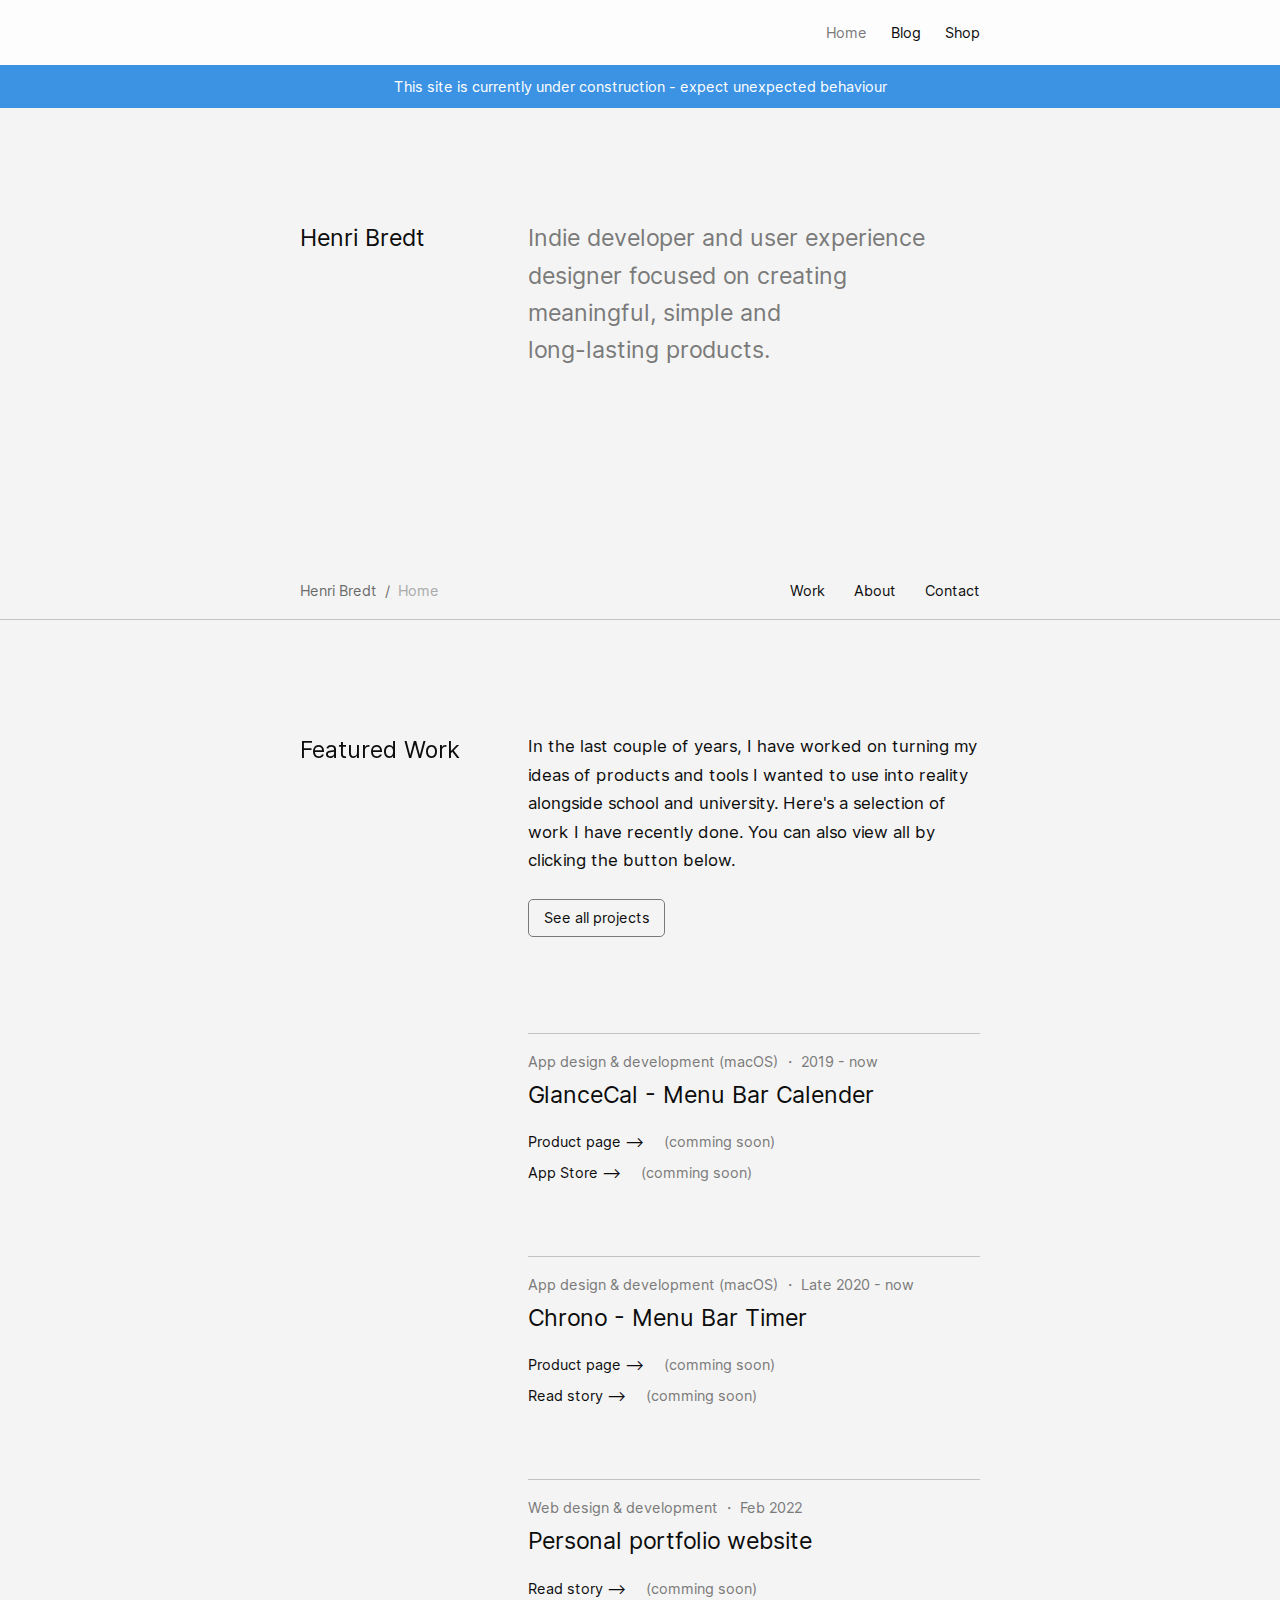
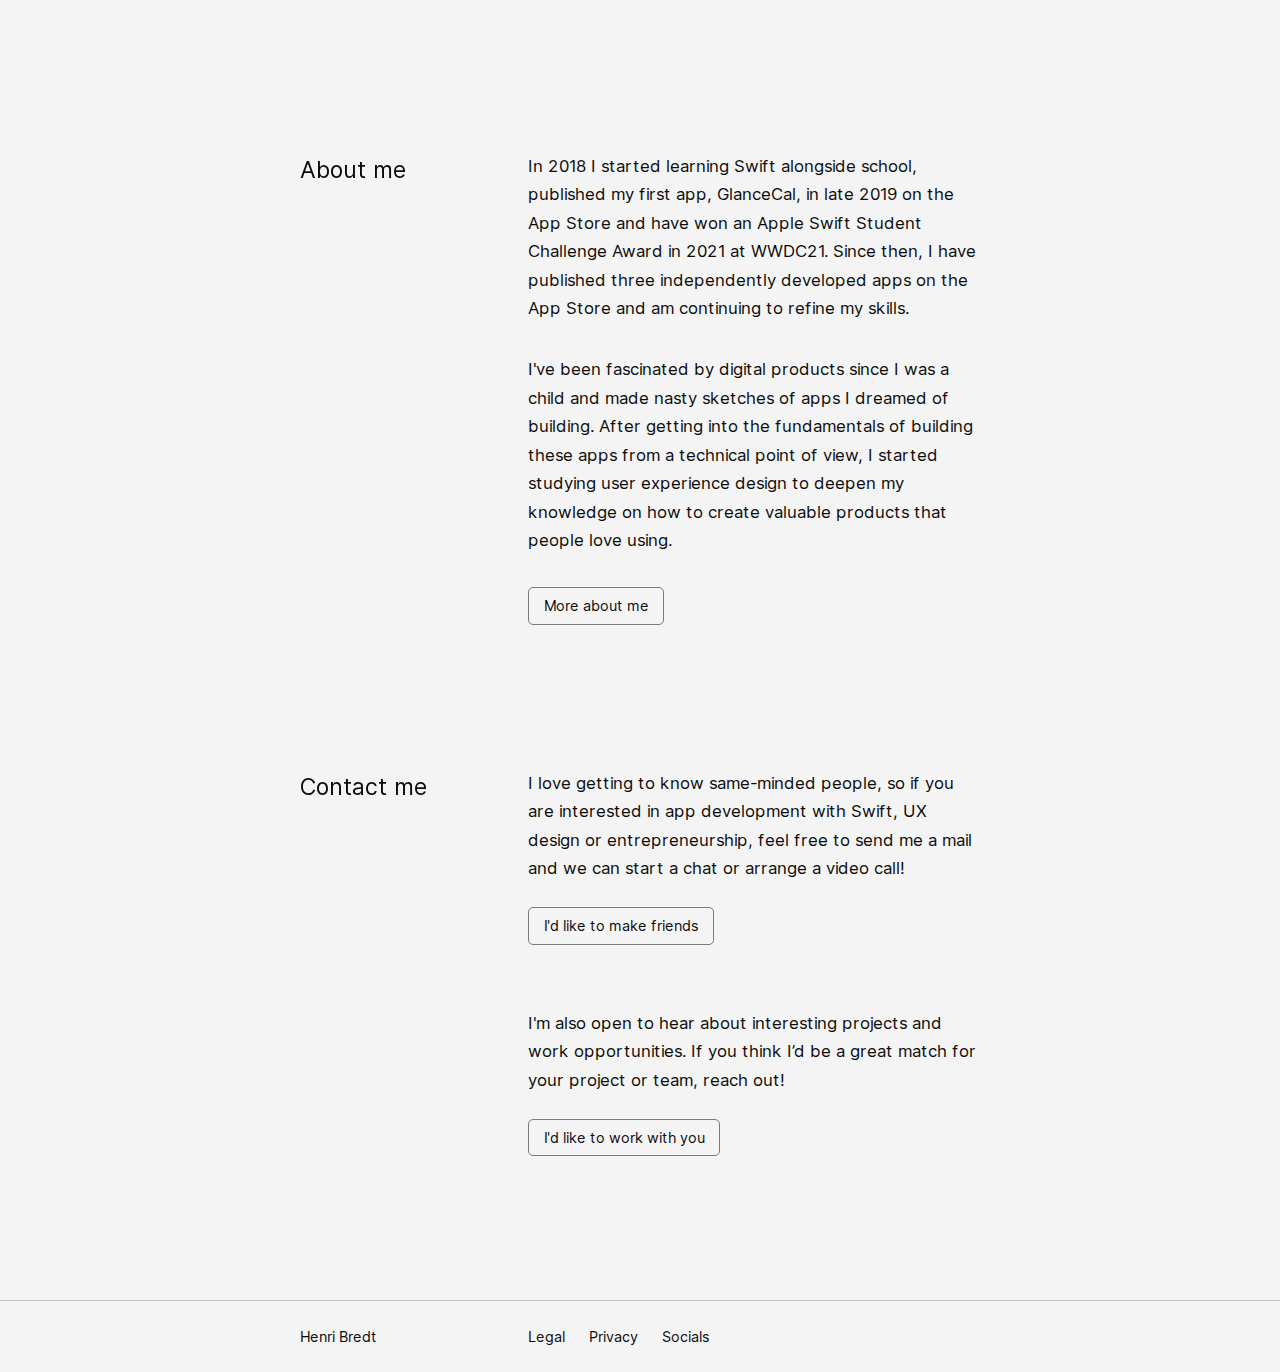
==== commit 804d8d51: "cooming soon notes" ====
--- a/code/index.html
+++ b/code/index.html
@@ -93,8 +93,8 @@
                 <!--p class="primary-element regular-text mb-2">Menu Bar application for macOS that I have designed and
                     developed using Swift, AppKit and Event Kit. Available on the Mac App Store.</p-->
 
-                <a href="#" class="a-primary small-text  mb-0h">Product page ⟶</a>
-                <a href="#" class="a-primary small-text mb-0h">App Store ⟶</a>
+                <a href="#" class="a-primary small-text  mb-0h">Product page ⟶ <span class="secondary-element"> &nbsp; &nbsp; (comming soon)</span></a>
+                <a href="#" class="a-primary small-text mb-0h">App Store ⟶ <span class="secondary-element"> &nbsp; &nbsp; (comming soon)</span></a>
 
                 <!-- Chrono -->
                 <hr class="mt-4 mb-1">
@@ -102,15 +102,15 @@
                 <p class="primary-element large-text mb-1">Chrono - Menu Bar Timer</p>
                 <!--p class="primary-element regular-text mb-2">Lorem ipsum dolor sit amet consectetur adipisicing elit. Corporis doloremque aliquam nemo alias mollitia, fugiat libero molestias itaque quibusdam impedit.</p-->
 
-                <a href="#" class="a-primary small-text  mb-0h">Product page ⟶</a>
-                <a href="#" class="a-primary small-text mb-0h">Read story ⟶</a>
+                <a href="#" class="a-primary small-text  mb-0h">Product page ⟶ <span class="secondary-element"> &nbsp; &nbsp; (comming soon)</span></a>
+                <a href="#" class="a-primary small-text mb-0h">Read story ⟶ <span class="secondary-element"> &nbsp; &nbsp; (comming soon)</span></a>
 
                 <!-- Web -->
                 <hr class="mt-4 mb-1">
                 <p class="secondary-element small-text mb-0hh">Web design & development ・ <span class="no-wrap">Feb 2022</span></p>
                 <p class="primary-element large-text mb-1">Personal portfolio website</p>
                 <!--p class="primary-element regular-text mb-2">Lorem ipsum dolor sit amet consectetur adipisicing elit. Corporis doloremque aliquam nemo alias mollitia, fugiat libero molestias itaque quibusdam impedit .</p-->
-                <a href="#" class="a-primary small-text  mb-0h">Read story ⟶</a>
+                <a href="#" class="a-primary small-text  mb-0h">Read story ⟶ <span class="secondary-element"> &nbsp; &nbsp; (comming soon)</span></a>
                 <!--a href="#" class="a-secondary small-text mb-0h">App Store ⟶</a-->
 
             </div>
@@ -138,7 +138,7 @@
                     child and made nasty sketches of apps I dreamed of building. After getting into the fundamentals of
                     building these apps from a technical point of view, I started studying user experience design to
                     deepen my knowledge on how to create valuable products that people love using.</p>
-                <a href="#" class="a-primary small-text mt-2">
+                <a href="about.html" class="a-primary small-text mt-2">
                     <p class="button">More about me</p>
                 </a>
             </div>
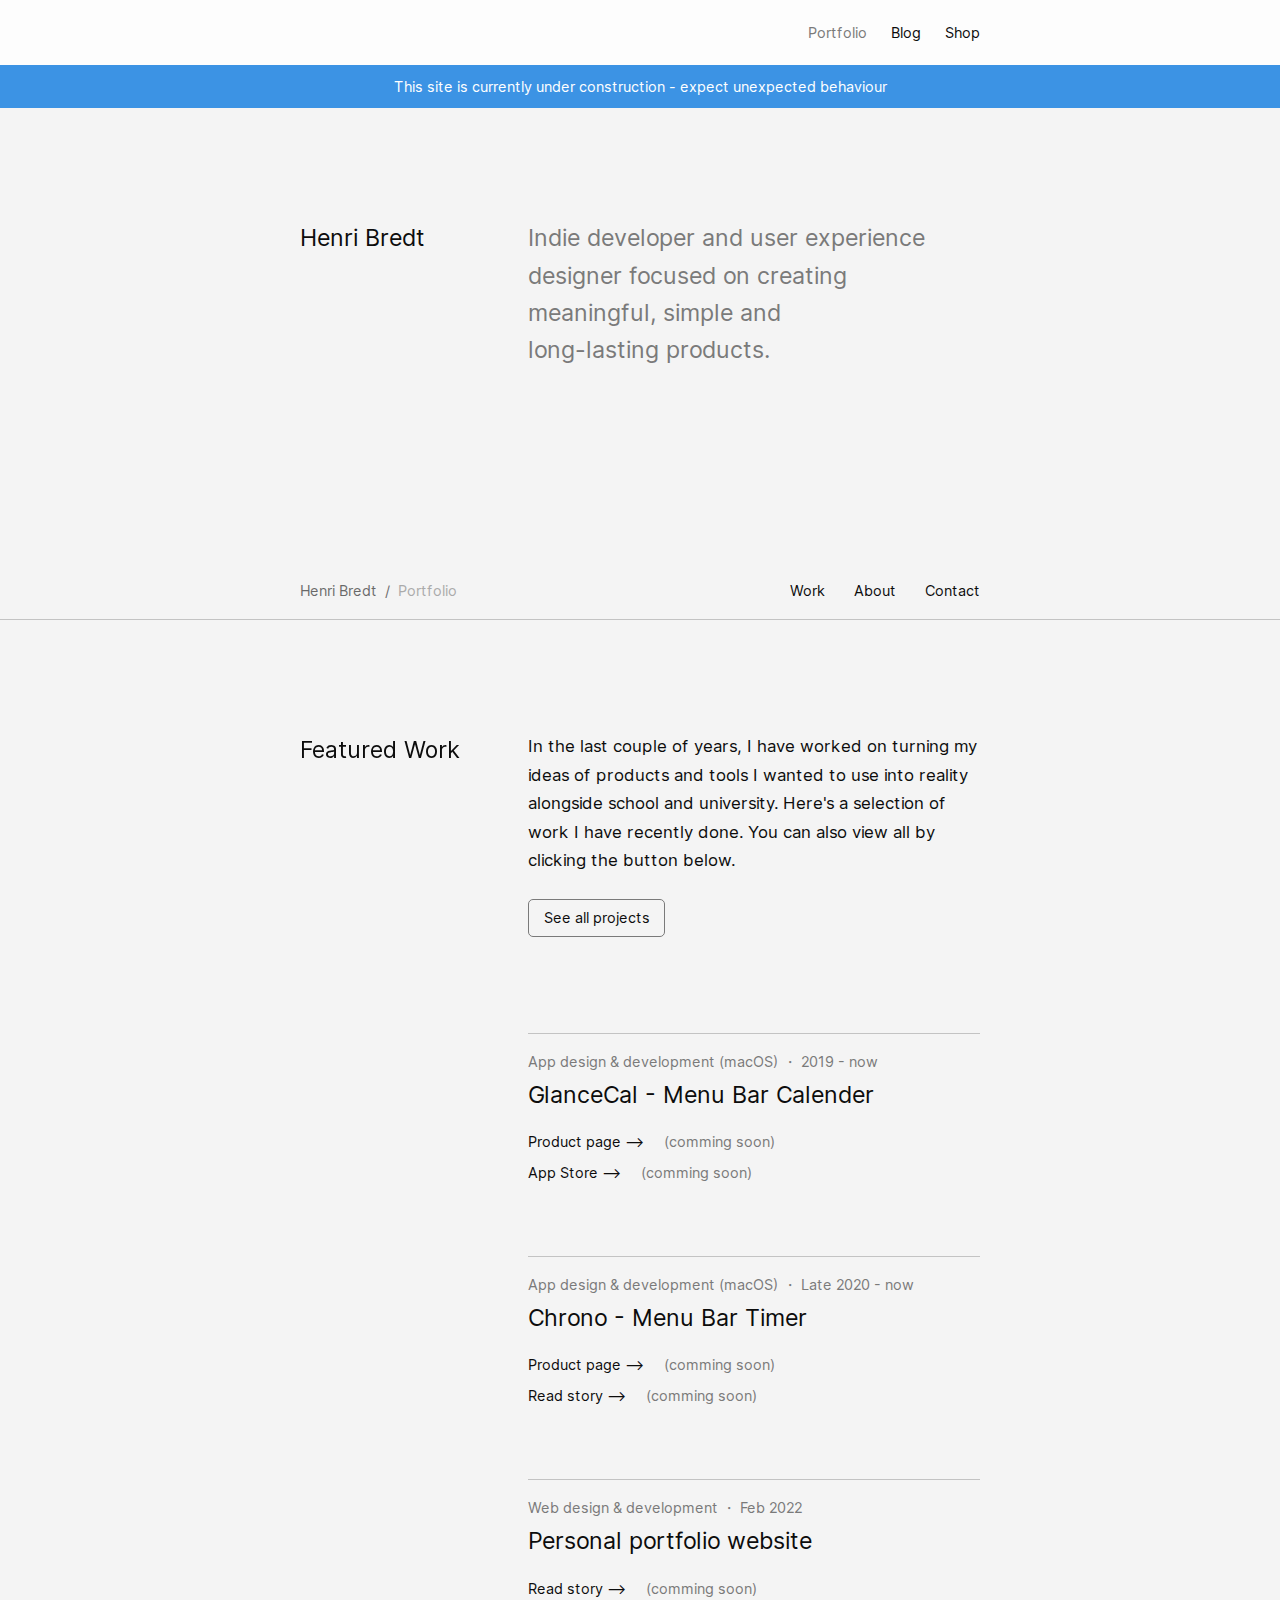
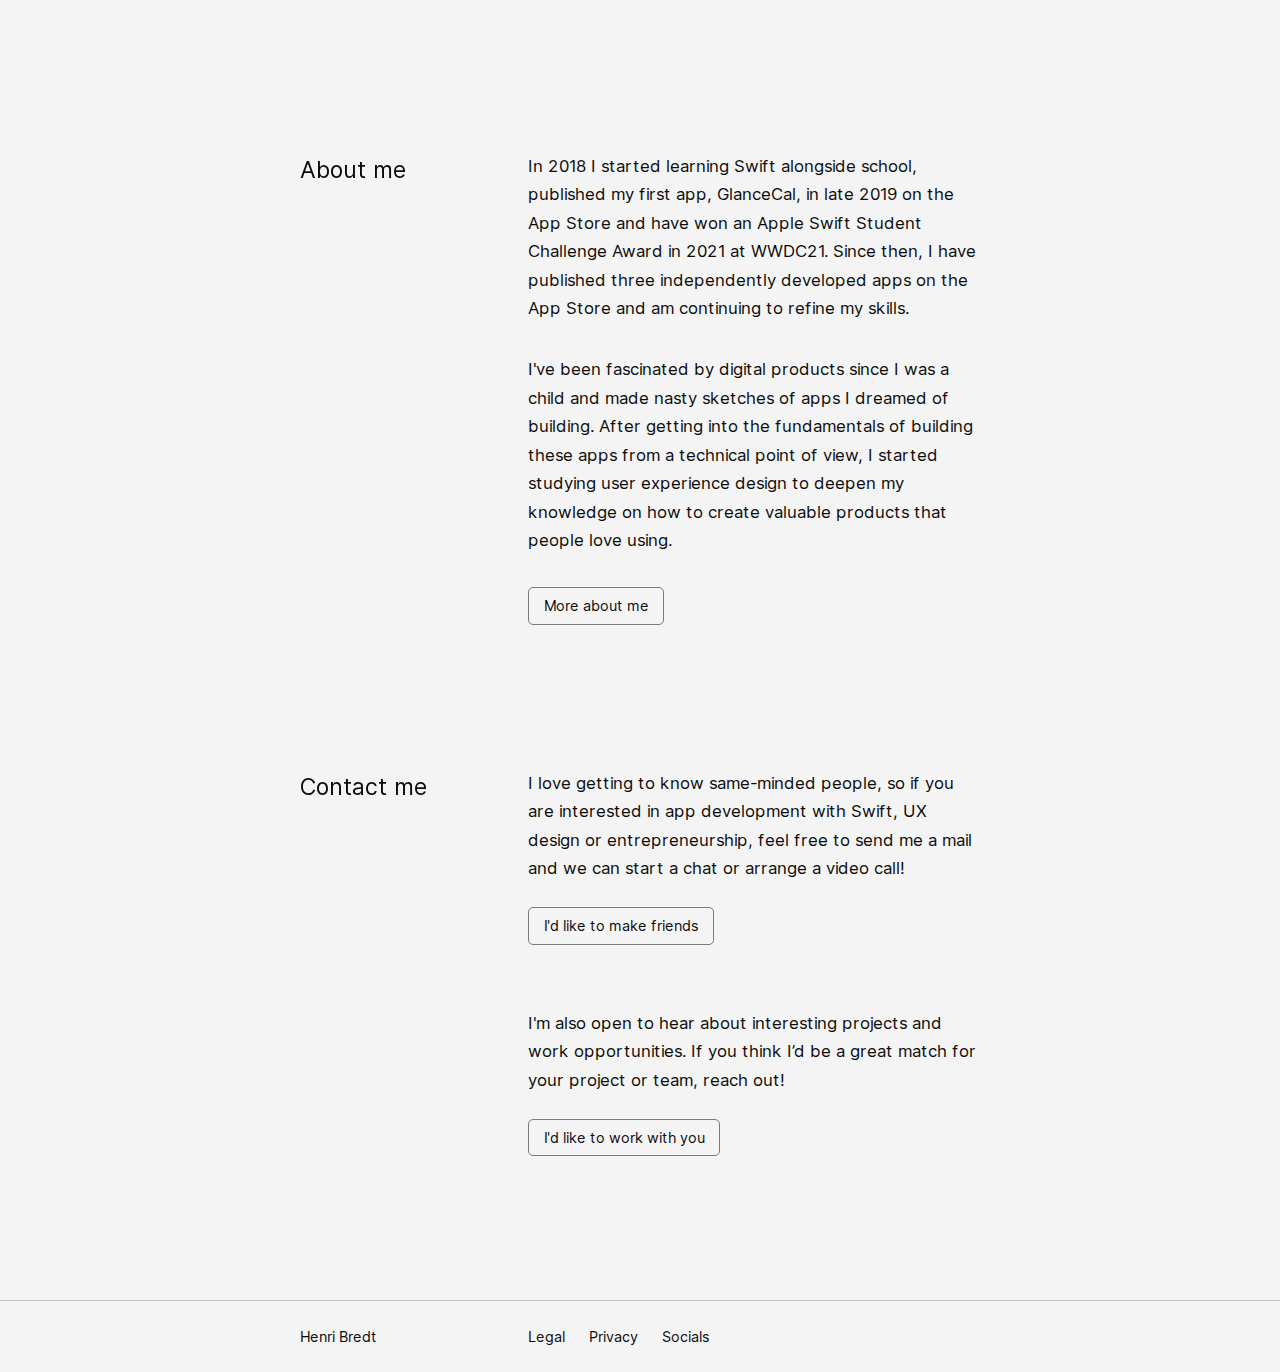
==== commit 1fd0a582: "Expand work" ====
--- a/code/index.html
+++ b/code/index.html
@@ -51,7 +51,7 @@
                 <div class="container-full inline-container-left onpage-nav opacity hide-on-mobile">
                     <a href="index.html" class="a-primary small-text">Henri Bredt</a>
                     <p class="a-primary small-text">&nbsp;&nbsp;/&nbsp;&nbsp;</p>
-                    <a href="#" class="a-secondary small-text">Home</a>
+                    <a href="#" class="a-secondary small-text">Portfolio</a>
                 </div>
                 <div class="container-full inline-container-right onpage-nav">
                     <div class="nav-current-highlight">
--- a/code/style/spacing.css
+++ b/code/style/spacing.css
@@ -166,5 +166,5 @@
     .mb-12.mt-7.smaller-on-mobile {
         margin-top: 4rem;
         margin-bottom: 7rem;
-    } 
+    }
 }
--- a/code/style/style.css
+++ b/code/style/style.css
@@ -203,4 +203,10 @@
           -ms-user-select: none; /* Internet Explorer/Edge */
               user-select: none; /* Non-prefixed version, currently
                                     supported by Chrome, Edge, Opera and Firefox */
-  }+}
+
+::selection {
+    background-color: var(--primary-element-color);
+    color: var(--primary-bkg-color);
+  }
+
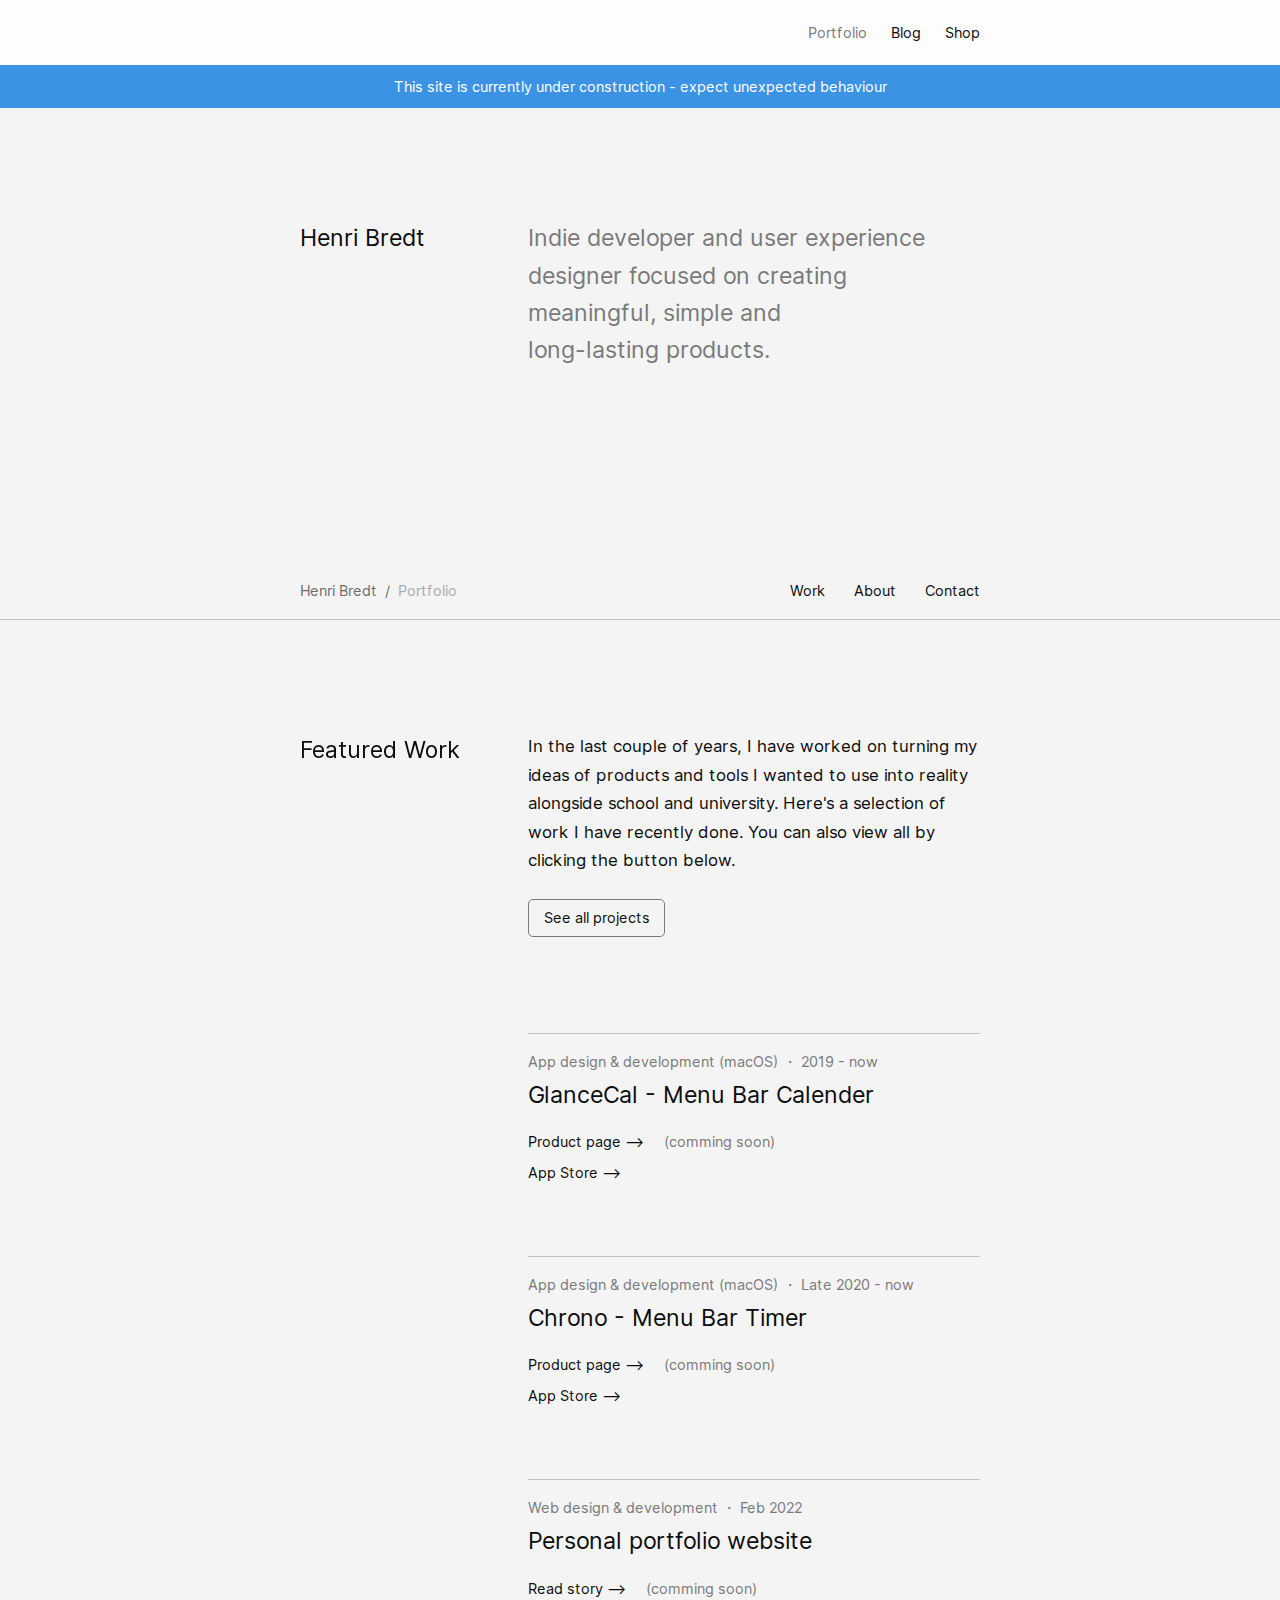
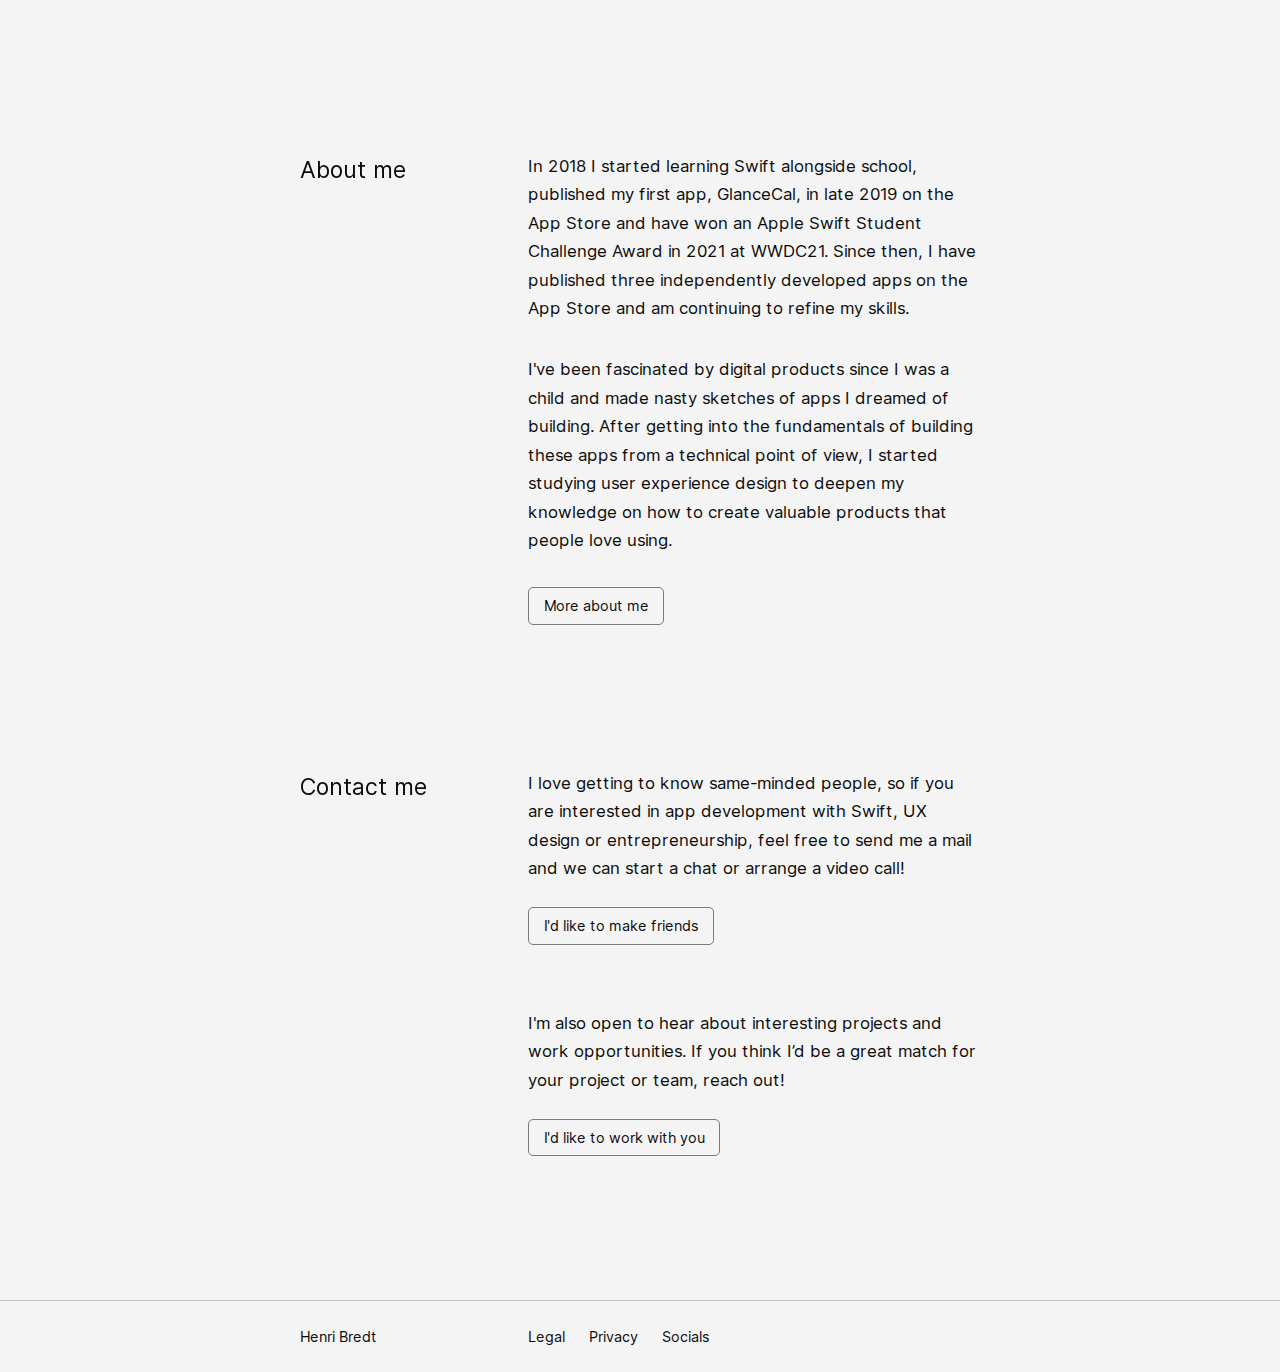
==== commit 566a925f: "improve works, add case study" ====
--- a/code/index.html
+++ b/code/index.html
@@ -94,7 +94,7 @@
                     developed using Swift, AppKit and Event Kit. Available on the Mac App Store.</p-->
 
                 <a href="#" class="a-primary small-text  mb-0h">Product page ⟶ <span class="secondary-element"> &nbsp; &nbsp; (comming soon)</span></a>
-                <a href="#" class="a-primary small-text mb-0h">App Store ⟶ <span class="secondary-element"> &nbsp; &nbsp; (comming soon)</span></a>
+                <a href="https://apps.apple.com/app/glancecal/id1475680776?l=de&mt=12" target="_blank" class="a-primary small-text mb-0h">App Store ⟶</a>
 
                 <!-- Chrono -->
                 <hr class="mt-4 mb-1">
@@ -103,7 +103,7 @@
                 <!--p class="primary-element regular-text mb-2">Lorem ipsum dolor sit amet consectetur adipisicing elit. Corporis doloremque aliquam nemo alias mollitia, fugiat libero molestias itaque quibusdam impedit.</p-->
 
                 <a href="#" class="a-primary small-text  mb-0h">Product page ⟶ <span class="secondary-element"> &nbsp; &nbsp; (comming soon)</span></a>
-                <a href="#" class="a-primary small-text mb-0h">Read story ⟶ <span class="secondary-element"> &nbsp; &nbsp; (comming soon)</span></a>
+                <a href="https://apps.apple.com/app/chrono-menu-bar-timer/id1568892826" target="_blank" class="a-primary small-text mb-0h">App Store ⟶</a>
 
                 <!-- Web -->
                 <hr class="mt-4 mb-1">
--- a/code/style/style.css
+++ b/code/style/style.css
@@ -134,6 +134,10 @@
     transform: scale(1.03);
 }
 
+.roundedCorner {
+    border-radius: 5px;
+}
+
 .img-container:hover img {
   transform: scale(1.06);
 }
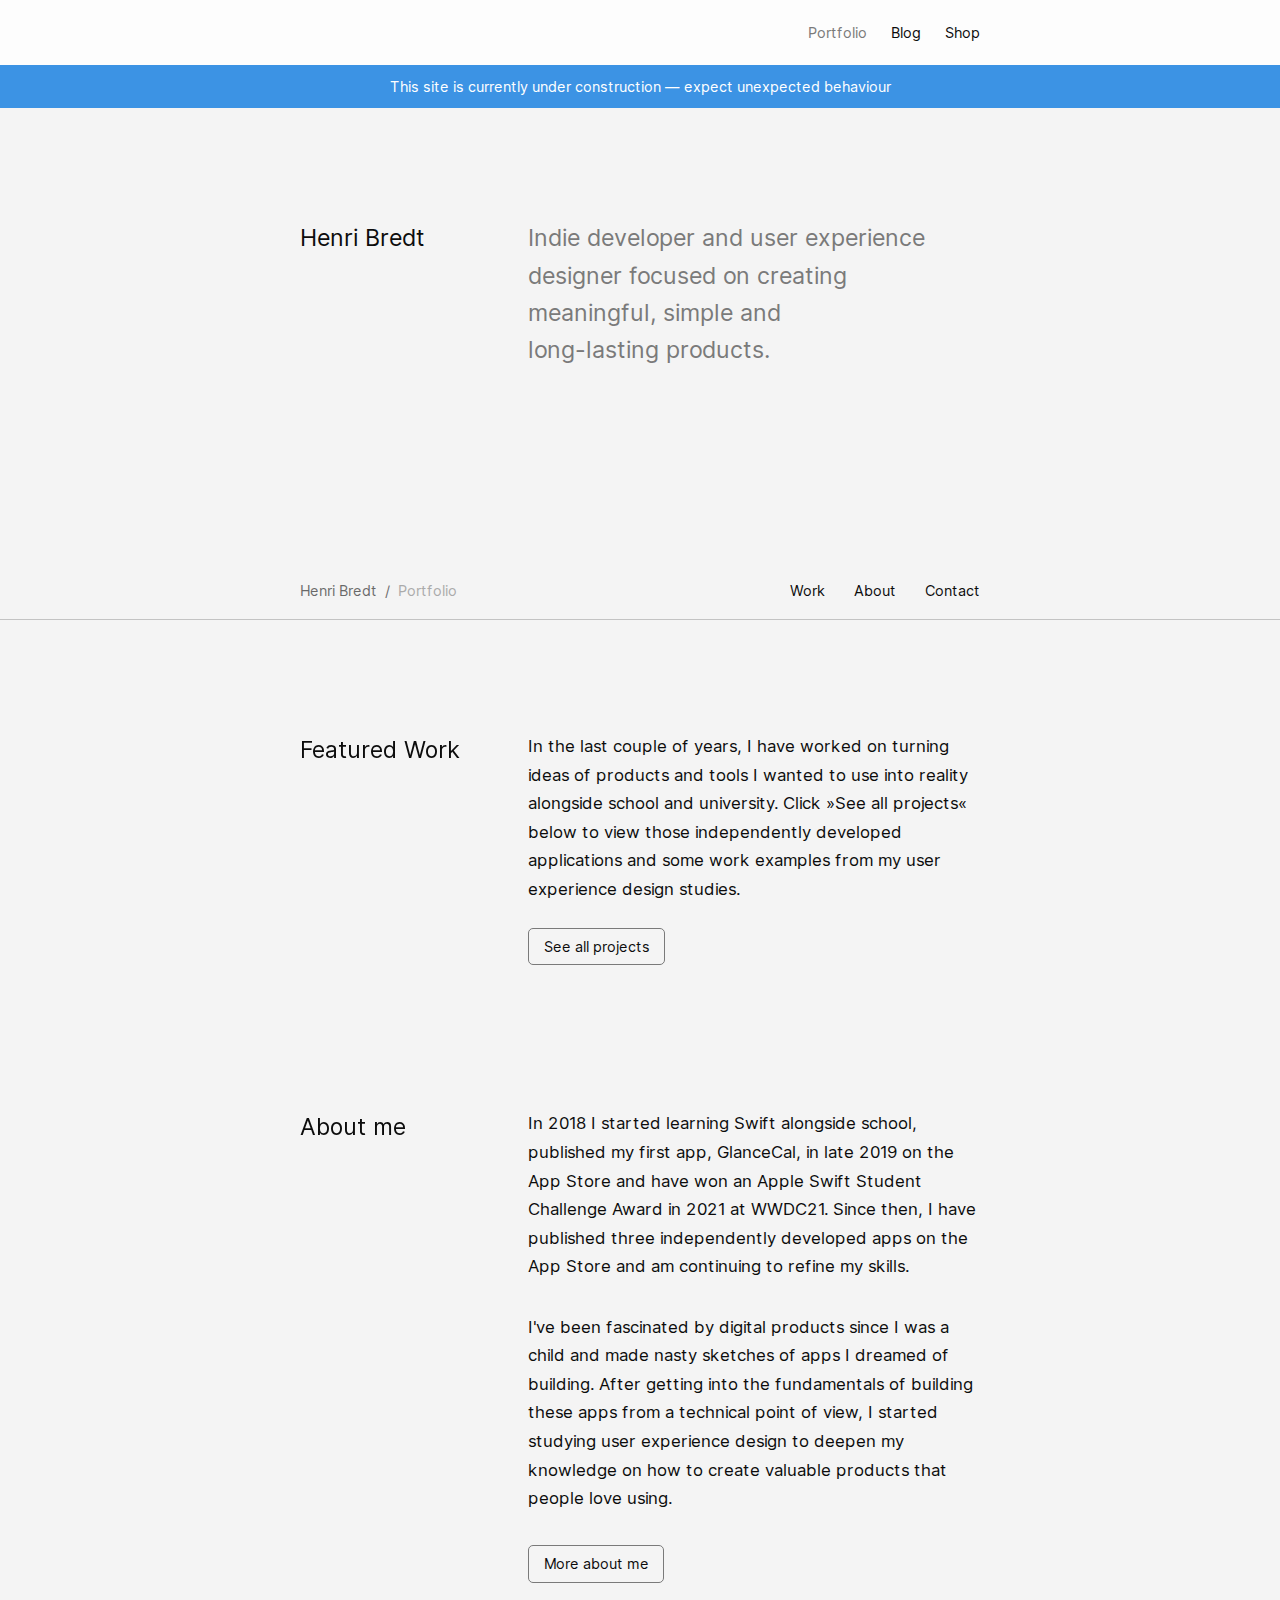
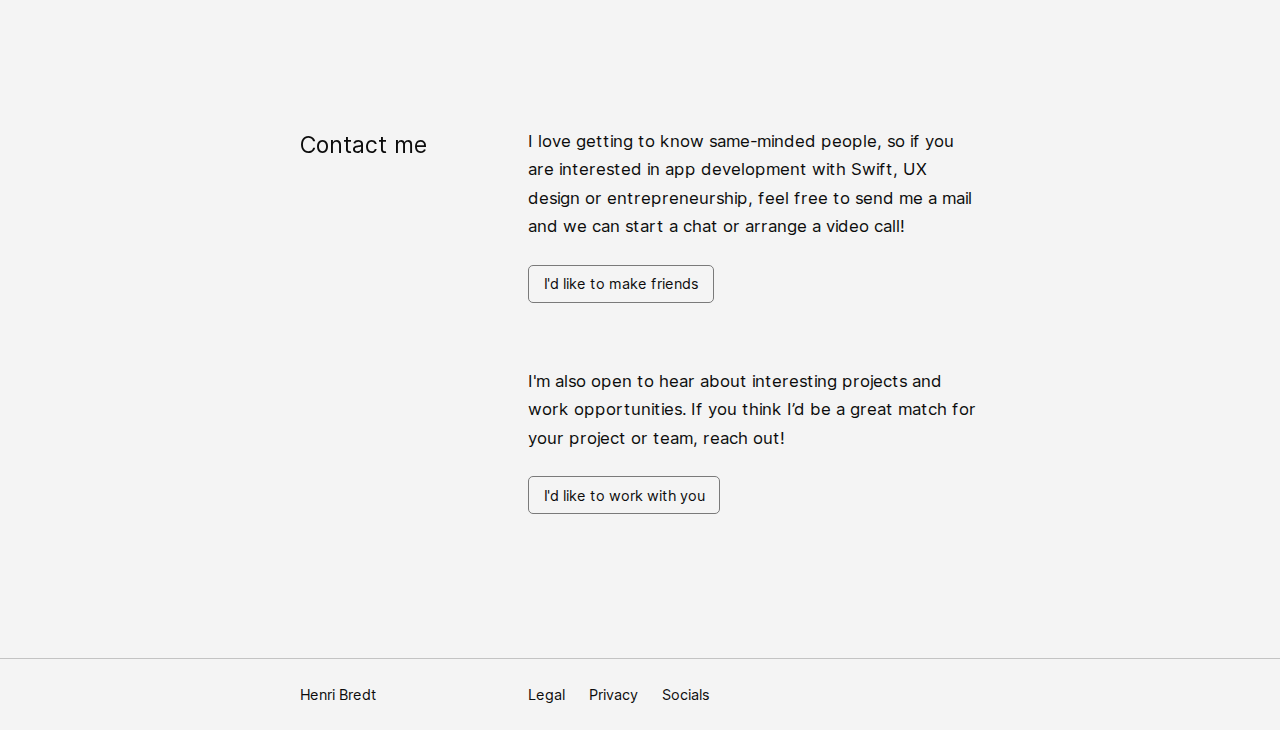
==== commit 1e13857c: "Improve about, hover buttons" ====
--- a/code/index.html
+++ b/code/index.html
@@ -26,7 +26,7 @@
     <!-- featured -->
     <div class="container-max blue">
         <!--p class="white small-text text-center featured-text">Watch my <span><a href="https://www.youtube.com/channel/UCv4EMV6V__Y3d6KKEJcw2ag"  target="_blank" class="white">latest YouTube video</a></span> ⟶</p-->
-        <p class="white small-text text-center featured-text">This site is currently under construction - <span class="no-wrap">expect unexpected behaviour</span></p>
+        <p class="white small-text text-center featured-text">This site is currently under construction — <span class="no-wrap">expect unexpected behaviour</span></p>
     </div>
 
     <!-- opener -->
@@ -77,42 +77,58 @@
             <div class="vertical-stack">
 
                 <!-- intro text -->
-                <p class="primary-element regular-text">In the last couple of years, I have worked on turning my ideas of
+                <!--<p class="primary-element regular-text">In the last couple of years, I have worked on turning my ideas of
                     products and tools I wanted to use into reality alongside school and university. Here's a selection of
                     work I have recently done. You can also view all by clicking the button below.</p>
+                -->
+                <p class="primary-element regular-text">In the last couple of years, I have worked on turning ideas of
+                    products and tools I wanted to use into reality alongside school and university. Click »See all projects« below to view those independently developed applications and some work examples from my user experience design studies.</p>
 
                 <!-- more btn -->
-                <a href="work.html" class="a-primary small-text mt-1h">
+                <a href="work.html" class="a-plain small-text mt-1h">
                     <p class="button">See all projects</p>
                 </a>
 
+               
                 <!-- GlanceCal -->
+                 <!--
                 <hr class="mt-6 mb-1">
                 <p class="secondary-element small-text mb-0hh">App design & development (macOS) ・ <span class="no-wrap">2019 - now</span></p>
                 <p class="primary-element large-text mb-1">GlanceCal - Menu Bar Calender</p>
+                 -->
                 <!--p class="primary-element regular-text mb-2">Menu Bar application for macOS that I have designed and
                     developed using Swift, AppKit and Event Kit. Available on the Mac App Store.</p-->
 
+                <!--
                 <a href="#" class="a-primary small-text  mb-0h">Product page ⟶ <span class="secondary-element"> &nbsp; &nbsp; (comming soon)</span></a>
                 <a href="https://apps.apple.com/app/glancecal/id1475680776?l=de&mt=12" target="_blank" class="a-primary small-text mb-0h">App Store ⟶</a>
+                --> 
 
                 <!-- Chrono -->
+                 <!--
                 <hr class="mt-4 mb-1">
                 <p class="secondary-element small-text mb-0hh">App design & development (macOS) ・ <span class="no-wrap">Late 2020 - now</span></p>
                 <p class="primary-element large-text mb-1">Chrono - Menu Bar Timer</p>
+                -->
                 <!--p class="primary-element regular-text mb-2">Lorem ipsum dolor sit amet consectetur adipisicing elit. Corporis doloremque aliquam nemo alias mollitia, fugiat libero molestias itaque quibusdam impedit.</p-->
 
+                 <!--
                 <a href="#" class="a-primary small-text  mb-0h">Product page ⟶ <span class="secondary-element"> &nbsp; &nbsp; (comming soon)</span></a>
                 <a href="https://apps.apple.com/app/chrono-menu-bar-timer/id1568892826" target="_blank" class="a-primary small-text mb-0h">App Store ⟶</a>
+                -->
 
                 <!-- Web -->
+                 <!--
                 <hr class="mt-4 mb-1">
                 <p class="secondary-element small-text mb-0hh">Web design & development ・ <span class="no-wrap">Feb 2022</span></p>
                 <p class="primary-element large-text mb-1">Personal portfolio website</p>
+                -->
                 <!--p class="primary-element regular-text mb-2">Lorem ipsum dolor sit amet consectetur adipisicing elit. Corporis doloremque aliquam nemo alias mollitia, fugiat libero molestias itaque quibusdam impedit .</p-->
+                 <!--
                 <a href="#" class="a-primary small-text  mb-0h">Read story ⟶ <span class="secondary-element"> &nbsp; &nbsp; (comming soon)</span></a>
+                -->
                 <!--a href="#" class="a-secondary small-text mb-0h">App Store ⟶</a-->
-
+           
             </div>
 
         </div>
@@ -138,7 +154,7 @@
                     child and made nasty sketches of apps I dreamed of building. After getting into the fundamentals of
                     building these apps from a technical point of view, I started studying user experience design to
                     deepen my knowledge on how to create valuable products that people love using.</p>
-                <a href="about.html" class="a-primary small-text mt-2">
+                <a href="about.html" class="a-plain small-text mt-2">
                     <p class="button">More about me</p>
                 </a>
             </div>
@@ -160,12 +176,12 @@
                     in app development with Swift, UX design or entrepreneurship, feel free to send me a mail and we can
                     start a chat or arrange a video call!</p>
                 <a href="&#109;&#097;&#105;&#108;&#116;&#111;&#058;&#104;&#101;&#108;&#108;&#111;&#064;&#104;&#101;&#110;&#114;&#105;&#098;&#114;&#101;&#100;&#116;&#046;&#100;&#101;"
-                    class="a-primary small-text mt-1h">
+                    class="a-plain small-text mt-1h">
                     <p class="button">I'd like to make friends</p>
                 </a>
                 <p class="primary-element regular-text mt-4"> I'm also open to hear about interesting projects and work opportunities. If you think I’d be a great match for your project or team, reach out!</p>
                 <a href="&#109;&#097;&#105;&#108;&#116;&#111;&#058;&#104;&#101;&#108;&#108;&#111;&#064;&#104;&#101;&#110;&#114;&#105;&#098;&#114;&#101;&#100;&#116;&#046;&#100;&#101;"
-                    class="a-primary small-text mt-1h">
+                    class="a-plain small-text mt-1h">
                     <p class="button">I'd like to work with you</p>
                 </a>
             </div>
--- a/code/style/color.css
+++ b/code/style/color.css
@@ -4,6 +4,7 @@
     --secondary-element-color: rgb(122, 122, 122);
     --primary-bkg-color: #F4F4F4;
     --secondary-bkg-color: #fdfdfd;
+    --tertiary-bkg-color: #e3e3e3;
     --accent-color : rgb(60, 147, 228);
 }
 
@@ -14,6 +15,7 @@
         --secondary-element-color: rgb(141, 141, 141);
         --primary-bkg-color:  #000;
         --secondary-bkg-color: #111111;
+        --tertiary-bkg-color: #1c1c1c;
         --accent-color : rgb(47, 124, 196);
     }
 }
--- a/code/style/style.css
+++ b/code/style/style.css
@@ -103,6 +103,12 @@
     display: inline-block;
 }
 
+.button:hover {
+    background-color: var(--tertiary-bkg-color);
+    -webkit-transition: background-color 200ms linear;
+    -ms-transition: background-color 200ms linear;
+    transition: background-color 200ms linear;
+}
 
 /* Images */
 .img-container {
@@ -147,6 +153,11 @@
 }
 
 /* Links */
+.a-plain {
+     color: var(--primary-element-color);
+    text-decoration: none;
+}
+
 .a-primary {
     color: var(--primary-element-color);
     text-decoration: none;
@@ -209,8 +220,14 @@
                                     supported by Chrome, Edge, Opera and Firefox */
 }
 
+#literal-widget a {
+    text-decoration: none;
+}
+
 ::selection {
     background-color: var(--primary-element-color);
     color: var(--primary-bkg-color);
-  }
-
+}
+
+
+
